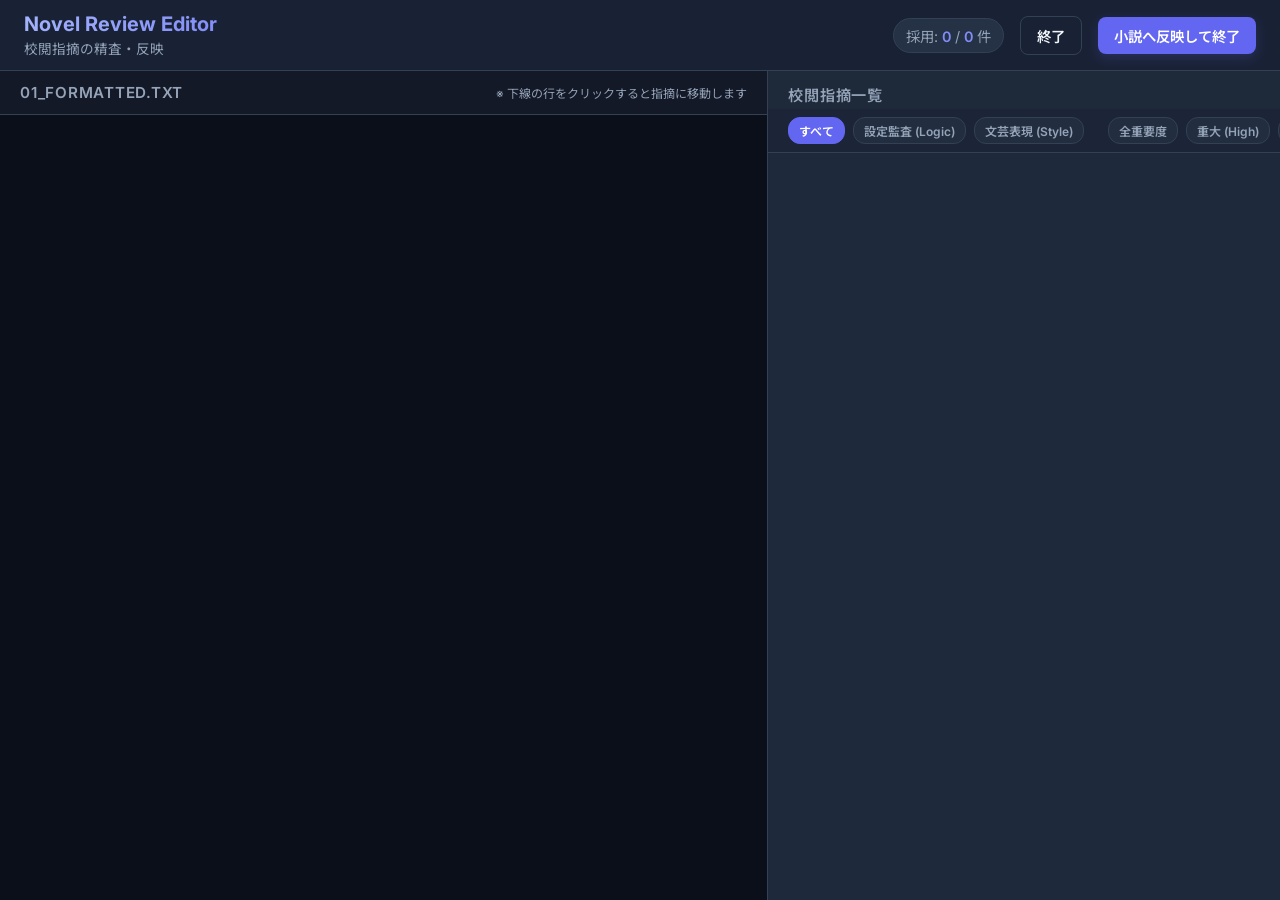
==== src/templates/index.html @ eff4e209 "Merge pull request #11 from Saltmu/feature/interactive-review-ui feat: Interactive Review Editor Web" ====
<!DOCTYPE html>
<html lang="ja">
<head>
    <meta charset="UTF-8">
    <meta name="viewport" content="width=device-width, initial-scale=1.0">
    <title>Novel Review Editor</title>
    <!-- Google Fonts -->
    <link rel="preconnect" href="https://fonts.googleapis.com">
    <link rel="preconnect" href="https://fonts.gstatic.com" crossorigin>
    <link href="https://fonts.googleapis.com/css2?family=Inter:wght@300;400;500;600;700&family=Noto+Sans+JP:wght@300;400;500;700&family=Sawarabi+Mincho&display=swap" rel="stylesheet">
    
    <style>
        :root {
            --bg-color: #0f172a;
            --panel-bg: #1e293b;
            --border-color: #334155;
            --text-main: #f1f5f9;
            --text-muted: #94a3b8;
            --accent-color: #6366f1;
            --accent-hover: #4f46e5;
            
            --severity-high: #ef4444;
            --severity-medium: #f97316;
            --severity-low: #3b82f6;
            --severity-info: #64748b;
            
            --logic-color: #a855f7;
            --style-color: #0d9488;
        }

        * {
            box-sizing: border-box;
            margin: 0;
            padding: 0;
        }

        body {
            font-family: 'Inter', 'Noto Sans JP', sans-serif;
            background-color: var(--bg-color);
            color: var(--text-main);
            height: 100vh;
            display: flex;
            flex-direction: column;
            overflow: hidden;
        }

        /* Header */
        header {
            background-color: rgba(30, 41, 59, 0.7);
            backdrop-filter: blur(12px);
            border-bottom: 1px solid var(--border-color);
            padding: 12px 24px;
            display: flex;
            justify-content: space-between;
            align-items: center;
            z-index: 10;
        }

        .header-title-area h1 {
            font-size: 1.25rem;
            font-weight: 700;
            background: linear-gradient(135deg, #a5b4fc, #818cf8);
            -webkit-background-clip: text;
            -webkit-text-fill-color: transparent;
            margin-bottom: 2px;
        }

        .header-title-area p {
            font-size: 0.85rem;
            color: var(--text-muted);
        }

        .header-actions {
            display: flex;
            align-items: center;
            gap: 16px;
        }

        .stats-counter {
            font-size: 0.9rem;
            color: var(--text-muted);
            background: rgba(51, 65, 85, 0.5);
            padding: 6px 12px;
            border-radius: 20px;
            border: 1px solid var(--border-color);
        }

        .stats-counter span {
            color: #818cf8;
            font-weight: 600;
        }

        button {
            font-family: inherit;
            font-size: 0.9rem;
            font-weight: 600;
            padding: 8px 16px;
            border-radius: 8px;
            border: none;
            cursor: pointer;
            transition: all 0.2s ease;
        }

        .btn-primary {
            background-color: var(--accent-color);
            color: #ffffff;
            box-shadow: 0 4px 12px rgba(99, 102, 241, 0.2);
        }

        .btn-primary:hover {
            background-color: var(--accent-hover);
            transform: translateY(-1px);
        }

        .btn-secondary {
            background-color: transparent;
            color: var(--text-main);
            border: 1px solid var(--border-color);
        }

        .btn-secondary:hover {
            background-color: rgba(255, 255, 255, 0.05);
        }

        /* Main Layout */
        .main-container {
            display: flex;
            flex: 1;
            overflow: hidden;
        }

        .panel {
            display: flex;
            flex-direction: column;
            height: 100%;
            overflow: hidden;
        }

        /* Left Panel - Novel Text */
        .novel-panel {
            flex: 3;
            border-right: 1px solid var(--border-color);
            background-color: #0b0f19;
        }

        .panel-header {
            padding: 12px 20px;
            border-bottom: 1px solid var(--border-color);
            background-color: rgba(30, 41, 59, 0.4);
            display: flex;
            justify-content: space-between;
            align-items: center;
        }

        .panel-header h2 {
            font-size: 0.95rem;
            font-weight: 600;
            color: var(--text-muted);
            text-transform: uppercase;
            letter-spacing: 0.05em;
        }

        .novel-content {
            flex: 1;
            overflow-y: auto;
            padding: 24px;
            font-family: 'Sawarabi Mincho', serif;
            font-size: 1.05rem;
            line-height: 2.0;
            color: #e2e8f0;
        }

        .novel-line-wrapper {
            display: flex;
            position: relative;
            padding: 2px 0 2px 48px;
            border-radius: 4px;
            transition: background-color 0.2s ease;
        }

        .novel-line-wrapper:hover {
            background-color: rgba(255, 255, 255, 0.02);
        }

        .novel-line-number {
            position: absolute;
            left: 0;
            width: 40px;
            text-align: right;
            color: #475569;
            font-family: 'Inter', sans-serif;
            font-size: 0.8rem;
            user-select: none;
            padding-right: 8px;
            line-height: 2.0;
        }

        .novel-line-text {
            word-break: break-all;
            white-space: pre-wrap;
        }

        .novel-line-wrapper.has-finding {
            cursor: pointer;
        }

        .novel-line-wrapper.has-finding .novel-line-text {
            text-decoration: underline dotted #6366f1 2px;
            text-underline-offset: 4px;
        }

        .novel-line-wrapper.has-finding.finding-logic .novel-line-text {
            text-decoration-color: var(--logic-color);
        }

        .novel-line-wrapper.has-finding.finding-style .novel-line-text {
            text-decoration-color: var(--style-color);
        }

        .novel-line-wrapper.highlight {
            background-color: rgba(99, 102, 241, 0.15) !important;
            box-shadow: inset 3px 0 0 var(--accent-color);
        }

        .novel-line-wrapper.highlight.finding-logic {
            background-color: rgba(168, 85, 247, 0.15) !important;
            box-shadow: inset 3px 0 0 var(--logic-color);
        }

        .novel-line-wrapper.highlight.finding-style {
            background-color: rgba(13, 148, 136, 0.15) !important;
            box-shadow: inset 3px 0 0 var(--style-color);
        }

        /* Right Panel - Findings */
        .findings-panel {
            flex: 2;
            background-color: var(--panel-bg);
            min-width: 400px;
        }

        .filter-bar {
            display: flex;
            gap: 8px;
            padding: 8px 20px;
            border-bottom: 1px solid var(--border-color);
            background-color: rgba(15, 23, 42, 0.2);
            overflow-x: auto;
        }

        .filter-btn {
            font-size: 0.75rem;
            padding: 4px 10px;
            border-radius: 12px;
            background-color: rgba(51, 65, 85, 0.3);
            border: 1px solid var(--border-color);
            color: var(--text-muted);
            cursor: pointer;
            transition: all 0.2s ease;
            white-space: nowrap;
        }

        .filter-btn:hover {
            background-color: rgba(255, 255, 255, 0.05);
            color: var(--text-main);
        }

        .filter-btn.active {
            background-color: var(--accent-color);
            border-color: var(--accent-color);
            color: #ffffff;
        }

        .findings-list {
            flex: 1;
            overflow-y: auto;
            padding: 20px;
            display: flex;
            flex-direction: column;
            gap: 16px;
        }

        /* Finding Card */
        .finding-card {
            background-color: rgba(15, 23, 42, 0.4);
            border: 1px solid var(--border-color);
            border-radius: 12px;
            padding: 16px;
            transition: all 0.2s ease;
            position: relative;
            overflow: hidden;
            display: flex;
            flex-direction: column;
            gap: 10px;
        }

        .finding-card::before {
            content: '';
            position: absolute;
            top: 0;
            left: 0;
            bottom: 0;
            width: 4px;
            background-color: var(--severity-low);
        }

        .finding-card.logic::before {
            background-color: var(--logic-color);
        }

        .finding-card.style::before {
            background-color: var(--style-color);
        }

        .finding-card:hover {
            transform: translateY(-2px);
            box-shadow: 0 8px 20px rgba(0, 0, 0, 0.2);
            border-color: #475569;
        }

        .finding-card.active {
            border-color: var(--accent-color);
            background-color: rgba(99, 102, 241, 0.05);
            box-shadow: 0 8px 20px rgba(99, 102, 241, 0.1);
        }

        .card-header {
            display: flex;
            justify-content: space-between;
            align-items: flex-start;
        }

        .card-meta {
            display: flex;
            align-items: center;
            gap: 8px;
            flex-wrap: wrap;
        }

        .badge {
            font-size: 0.7rem;
            font-weight: 700;
            padding: 3px 8px;
            border-radius: 4px;
            text-transform: uppercase;
            letter-spacing: 0.05em;
        }

        .badge-id {
            background-color: rgba(255, 255, 255, 0.1);
            color: var(--text-main);
        }

        .badge-category {
            background-color: rgba(99, 102, 241, 0.15);
            color: #a5b4fc;
        }

        .badge-category.logic {
            background-color: rgba(168, 85, 247, 0.15);
            color: #d8b4fe;
        }

        .badge-category.style {
            background-color: rgba(13, 148, 136, 0.15);
            color: #99f6e4;
        }

        .badge-severity {
            color: #ffffff;
        }

        .badge-severity.high { background-color: var(--severity-high); }
        .badge-severity.medium { background-color: var(--severity-medium); }
        .badge-severity.low { background-color: var(--severity-low); }
        .badge-severity.info { background-color: var(--severity-info); }

        .card-location {
            font-size: 0.8rem;
            color: var(--text-muted);
            font-weight: 500;
        }

        /* Toggle Switch */
        .toggle-container {
            display: flex;
            align-items: center;
            gap: 8px;
            user-select: none;
        }

        .toggle-label {
            font-size: 0.75rem;
            font-weight: 600;
            color: var(--text-muted);
        }

        .toggle-switch {
            position: relative;
            display: inline-block;
            width: 44px;
            height: 22px;
        }

        .toggle-switch input {
            opacity: 0;
            width: 0;
            height: 0;
        }

        .slider {
            position: absolute;
            cursor: pointer;
            top: 0;
            left: 0;
            right: 0;
            bottom: 0;
            background-color: #334155;
            transition: .3s;
            border-radius: 34px;
            border: 1px solid var(--border-color);
        }

        .slider:before {
            position: absolute;
            content: "";
            height: 14px;
            width: 14px;
            left: 3px;
            bottom: 3px;
            background-color: white;
            transition: .3s;
            border-radius: 50%;
        }

        input:checked + .slider {
            background-color: var(--accent-color);
            border-color: var(--accent-color);
        }

        input:checked + .slider:before {
            transform: translateX(22px);
        }

        /* Card Content fields */
        .card-field {
            font-size: 0.85rem;
            line-height: 1.5;
        }

        .field-label {
            font-weight: 700;
            color: var(--text-muted);
            margin-bottom: 2px;
            font-size: 0.75rem;
            text-transform: uppercase;
        }

        .field-value {
            color: var(--text-main);
        }

        .original-text {
            background-color: rgba(239, 68, 68, 0.08);
            border-left: 2px solid var(--severity-high);
            padding: 6px 10px;
            border-radius: 0 6px 6px 0;
            font-family: 'Sawarabi Mincho', serif;
            margin-top: 4px;
        }

        .suggestion-text {
            background-color: rgba(16, 185, 129, 0.08);
            border-left: 2px solid #10b981;
            padding: 6px 10px;
            border-radius: 0 6px 6px 0;
            font-family: 'Sawarabi Mincho', serif;
            margin-top: 4px;
        }

        .analysis-text {
            color: #cbd5e1;
            font-style: italic;
        }

        /* Modal dialogs */
        .modal-overlay {
            position: fixed;
            top: 0;
            left: 0;
            right: 0;
            bottom: 0;
            background-color: rgba(0, 0, 0, 0.8);
            display: flex;
            justify-content: center;
            align-items: center;
            z-index: 100;
            opacity: 0;
            pointer-events: none;
            transition: opacity 0.3s ease;
            backdrop-filter: blur(4px);
        }

        .modal-overlay.active {
            opacity: 1;
            pointer-events: auto;
        }

        .modal {
            background-color: var(--panel-bg);
            border: 1px solid var(--border-color);
            border-radius: 16px;
            padding: 28px;
            max-width: 480px;
            width: 90%;
            box-shadow: 0 20px 25px -5px rgba(0, 0, 0, 0.5);
            transform: scale(0.95);
            transition: transform 0.3s ease;
            text-align: center;
        }

        .modal-overlay.active .modal {
            transform: scale(1);
        }

        .modal h3 {
            font-size: 1.3rem;
            margin-bottom: 12px;
        }

        .modal p {
            color: var(--text-muted);
            font-size: 0.95rem;
            line-height: 1.6;
            margin-bottom: 24px;
        }

        .modal-buttons {
            display: flex;
            justify-content: center;
            gap: 12px;
        }

        /* Toast notification */
        .toast {
            position: fixed;
            bottom: 24px;
            right: 24px;
            background-color: rgba(30, 41, 59, 0.9);
            border: 1px solid var(--border-color);
            border-radius: 8px;
            padding: 12px 20px;
            color: var(--text-main);
            box-shadow: 0 10px 15px -3px rgba(0, 0, 0, 0.3);
            z-index: 200;
            transform: translateY(100px);
            opacity: 0;
            transition: all 0.3s cubic-bezier(0.16, 1, 0.3, 1);
            font-size: 0.9rem;
            display: flex;
            align-items: center;
            gap: 8px;
        }

        .toast.show {
            transform: translateY(0);
            opacity: 1;
        }
    </style>
</head>
<body>

    <header>
        <div class="header-title-area">
            <h1 id="novel-title">Novel Review Editor</h1>
            <p id="novel-subtitle">校閲指摘の精査・反映</p>
        </div>
        <div class="header-actions">
            <div class="stats-counter">
                採用: <span id="accepted-count">0</span> / <span id="total-count">0</span> 件
            </div>
            <button class="btn-secondary" onclick="confirmShutdown()">終了</button>
            <button class="btn-primary" onclick="confirmApply()">小説へ反映して終了</button>
        </div>
    </header>

    <div class="main-container">
        <!-- Left Panel: Novel Draft -->
        <div class="panel novel-panel">
            <div class="panel-header">
                <h2 id="filename-display">01_formatted.txt</h2>
                <div style="font-size: 0.75rem; color: var(--text-muted);">
                    ※ 下線の行をクリックすると指摘に移動します
                </div>
            </div>
            <div class="novel-content" id="novel-content">
                <!-- Lines populated dynamically -->
            </div>
        </div>

        <!-- Right Panel: Findings -->
        <div class="panel findings-panel">
            <div class="panel-header" style="border-bottom: none; padding-bottom: 4px;">
                <h2>校閲指摘一覧</h2>
            </div>
            <!-- Filter Options -->
            <div class="filter-bar">
                <button class="filter-btn active" onclick="filterCategory('all', this)">すべて</button>
                <button class="filter-btn" onclick="filterCategory('logic', this)">設定監査 (Logic)</button>
                <button class="filter-btn" onclick="filterCategory('style', this)">文芸表現 (Style)</button>
                <div style="width: 1px; height: 16px; background-color: var(--border-color); align-self: center; margin: 0 4px;"></div>
                <button class="filter-btn" onclick="filterSeverity('all', this)">全重要度</button>
                <button class="filter-btn" onclick="filterSeverity('high', this)">重大 (High)</button>
                <button class="filter-btn" onclick="filterSeverity('medium', this)">中 (Medium)</button>
                <button class="filter-btn" onclick="filterSeverity('low', this)">軽微 (Low)</button>
            </div>
            <div class="findings-list" id="findings-list">
                <!-- Cards populated dynamically -->
            </div>
        </div>
    </div>

    <!-- Confirm Apply Modal -->
    <div class="modal-overlay" id="apply-modal">
        <div class="modal">
            <h3>変更を小説に反映しますか？</h3>
            <p>採用マークした指摘事項を小説テキストに適用し、この編集サーバーを終了します。適用前にバックアップファイルが自動的に作成されます。</p>
            <div class="modal-buttons">
                <button class="btn-secondary" onclick="closeModal('apply-modal')">キャンセル</button>
                <button class="btn-primary" onclick="executeApply()">反映を実行</button>
            </div>
        </div>
    </div>

    <!-- Confirm Shutdown Modal -->
    <div class="modal-overlay" id="shutdown-modal">
        <div class="modal">
            <h3>編集を終了しますか？</h3>
            <p>変更した採用状態はYAMLファイルに保存されていますが、小説本文への反映は行わずにサーバーを終了します。</p>
            <div class="modal-buttons">
                <button class="btn-secondary" onclick="closeModal('shutdown-modal')">キャンセル</button>
                <button class="btn-primary" style="background-color: var(--severity-high);" onclick="executeShutdown()">終了する</button>
            </div>
        </div>
    </div>

    <div class="toast" id="toast">保存しました</div>

    <script>
        let novelLines = [];
        let findings = [];
        let activeCategoryFilter = 'all';
        let activeSeverityFilter = 'all';
        let activeHighlightLine = null;

        // Parse line number from location (e.g., "8行目" -> 8)
        function parseLineNumber(locationStr) {
            if (!locationStr) return null;
            const match = String(locationStr).match(/(\d+)/);
            return match ? parseInt(match[0], 10) : null;
        }

        // Fetch Initial Data
        async function loadData() {
            try {
                const response = await fetch('/api/data');
                if (!response.ok) throw new Error('Data fetch failed');
                
                const data = await response.json();
                novelLines = data.novel_lines;
                findings = data.findings;
                
                document.getElementById('filename-display').textContent = data.novel_filename;
                
                renderNovel();
                renderFindings();
                updateStats();
            } catch (err) {
                console.error(err);
                alert('データの読み込みに失敗しました。サーバーの起動状態を確認してください。');
            }
        }

        // Render Left Panel (Novel Text)
        function renderNovel() {
            const container = document.getElementById('novel-content');
            container.innerHTML = '';

            // Group findings by line number for underlining
            const findingsByLine = {};
            findings.forEach(f => {
                const lineNo = parseLineNumber(f.location);
                if (lineNo) {
                    if (!findingsByLine[lineNo]) findingsByLine[lineNo] = [];
                    findingsByLine[lineNo].push(f);
                }
            });

            novelLines.forEach((line, index) => {
                const lineNo = index + 1;
                const wrapper = document.createElement('div');
                wrapper.className = 'novel-line-wrapper';
                wrapper.id = `novel-line-${lineNo}`;

                // Add Line Number
                const numSpan = document.createElement('span');
                numSpan.className = 'novel-line-number';
                numSpan.textContent = lineNo;
                wrapper.appendChild(numSpan);

                // Add Text Content
                const textSpan = document.createElement('span');
                textSpan.className = 'novel-line-text';
                textSpan.textContent = line || ' '; // Keep spacing
                wrapper.appendChild(textSpan);

                // Check for findings associated with this line
                const lineFindings = findingsByLine[lineNo];
                if (lineFindings && lineFindings.length > 0) {
                    wrapper.classList.add('has-finding');
                    
                    // Determine dominant category type for underline styling
                    const hasLogic = lineFindings.some(f => isLogicCategory(f.category));
                    const hasStyle = lineFindings.some(f => !isLogicCategory(f.category));
                    
                    if (hasLogic && hasStyle) {
                        wrapper.classList.add('finding-logic'); // fallback
                    } else if (hasLogic) {
                        wrapper.classList.add('finding-logic');
                    } else if (hasStyle) {
                        wrapper.classList.add('finding-style');
                    }

                    // Click handler to scroll to and highlight finding card
                    wrapper.addEventListener('click', () => {
                        highlightLine(lineNo);
                        // Find first finding card
                        const cardId = `finding-card-${lineFindings[0].id}`;
                        const cardEl = document.getElementById(cardId);
                        if (cardEl) {
                            cardEl.scrollIntoView({ behavior: 'smooth', block: 'center' });
                            highlightCard(lineFindings[0].id);
                        }
                    });
                }

                container.appendChild(wrapper);
            });
        }

        // Helper to check if category belongs to logic
        function isLogicCategory(category) {
            const cat = String(category).toLowerCase();
            return cat.includes('ロジック') || cat.includes('設定') || cat.includes('矛盾') || cat.includes('伏線') || cat.includes('整合性') || cat.includes('logic');
        }

        // Highlight line in left panel
        function highlightLine(lineNo) {
            if (activeHighlightLine) {
                const prev = document.getElementById(`novel-line-${activeHighlightLine}`);
                if (prev) prev.classList.remove('highlight');
            }
            const current = document.getElementById(`novel-line-${lineNo}`);
            if (current) {
                current.classList.add('highlight');
                activeHighlightLine = lineNo;
            }
        }

        // Highlight card in right panel
        function highlightCard(id) {
            document.querySelectorAll('.finding-card').forEach(c => c.classList.remove('active'));
            const current = document.getElementById(`finding-card-${id}`);
            if (current) {
                current.classList.add('active');
            }
        }

        // Render Right Panel (Findings Cards)
        function renderFindings() {
            const container = document.getElementById('findings-list');
            container.innerHTML = '';

            const filtered = findings.filter(f => {
                // Category filter
                const isLogic = isLogicCategory(f.category);
                if (activeCategoryFilter === 'logic' && !isLogic) return false;
                if (activeCategoryFilter === 'style' && isLogic) return false;

                // Severity filter
                if (activeSeverityFilter !== 'all' && String(f.severity).toLowerCase() !== activeSeverityFilter) return false;

                return true;
            });

            if (filtered.length === 0) {
                container.innerHTML = `<div style="text-align: center; color: var(--text-muted); padding-top: 40px; font-size: 0.9rem;">該当する指摘事項はありません</div>`;
                return;
            }

            filtered.forEach(f => {
                const card = document.createElement('div');
                const isLogic = isLogicCategory(f.category);
                card.className = `finding-card ${isLogic ? 'logic' : 'style'}`;
                card.id = `finding-card-${f.id}`;

                // Parse line number for interactive link
                const lineNo = parseLineNumber(f.location);

                // Build Card HTML
                card.innerHTML = `
                    <div class="card-header">
                        <div class="card-meta">
                            <span class="badge badge-id">${f.id}</span>
                            <span class="badge badge-category ${isLogic ? 'logic' : 'style'}">${f.category}</span>
                            <span class="badge badge-severity ${String(f.severity).toLowerCase()}">${f.severity}</span>
                        </div>
                        <div class="toggle-container">
                            <span class="toggle-label">採用</span>
                            <label class="toggle-switch">
                                <input type="checkbox" ${f.accepted === 'y' ? 'checked' : ''} onchange="toggleAccept('${f.id}', this.checked)">
                                <span class="slider"></span>
                            </label>
                        </div>
                    </div>
                    
                    <div class="card-location">場所: ${f.location}</div>
                    
                    <div class="card-field">
                        <div class="field-label">分析</div>
                        <div class="field-value analysis-text">${f.analysis}</div>
                    </div>

                    <div class="card-field">
                        <div class="field-label">対象テキスト</div>
                        <div class="field-value original-text">「${f.original}」</div>
                    </div>

                    <div class="card-field">
                        <div class="field-label">修正提案</div>
                        <div class="field-value suggestion-text">${f.suggestion}</div>
                    </div>
                `;

                // Add click handler to highlight corresponding text line
                card.addEventListener('click', (e) => {
                    // Prevent trigger if clicking on toggle switch
                    if (e.target.closest('.toggle-container') || e.target.closest('.toggle-switch')) {
                        return;
                    }
                    highlightCard(f.id);
                    if (lineNo) {
                        const lineEl = document.getElementById(`novel-line-${lineNo}`);
                        if (lineEl) {
                            lineEl.scrollIntoView({ behavior: 'smooth', block: 'center' });
                            highlightLine(lineNo);
                        }
                    }
                });

                container.appendChild(card);
            });
        }

        // Toggle Accepted State
        async function toggleAccept(id, isChecked) {
            const finding = findings.find(f => f.id === id);
            if (finding) {
                finding.accepted = isChecked ? 'y' : 'n';
                updateStats();
                await saveChanges();
            }
        }

        // Update Header Stats
        function updateStats() {
            const accepted = findings.filter(f => f.accepted === 'y').length;
            document.getElementById('accepted-count').textContent = accepted;
            document.getElementById('total-count').textContent = findings.length;
        }

        // Save Current State to Server YAML
        async function saveChanges() {
            try {
                const response = await fetch('/api/save', {
                    method: 'POST',
                    headers: { 'Content-Type': 'application/json' },
                    body: JSON.stringify({ findings: findings })
                });
                
                if (response.ok) {
                    showToast('自動保存しました');
                } else {
                    console.error('Failed to save to server');
                }
            } catch (err) {
                console.error(err);
            }
        }

        // Filter Logic
        function filterCategory(cat, btn) {
            // Update active state
            document.querySelectorAll('.filter-bar button').forEach(b => {
                if (b.onclick.toString().includes('filterCategory')) b.classList.remove('active');
            });
            btn.classList.add('active');

            activeCategoryFilter = cat;
            renderFindings();
        }

        function filterSeverity(sev, btn) {
            // Update active state
            document.querySelectorAll('.filter-bar button').forEach(b => {
                if (b.onclick.toString().includes('filterSeverity')) b.classList.remove('active');
            });
            btn.classList.add('active');

            activeSeverityFilter = sev;
            renderFindings();
        }

        // Modal Controls
        function showModal(id) {
            document.getElementById(id).classList.add('active');
        }

        function closeModal(id) {
            document.getElementById(id).classList.remove('active');
        }

        function confirmApply() {
            showModal('apply-modal');
        }

        function confirmShutdown() {
            showModal('shutdown-modal');
        }

        // Actions
        async function executeApply() {
            closeModal('apply-modal');
            showToast('変更を反映中...', 10000);
            
            try {
                const response = await fetch('/api/apply', { method: 'POST' });
                if (!response.ok) throw new Error('Apply failed');
                
                showToast('小説への反映が完了しました。エディタを終了します。', 3000);
                setTimeout(() => {
                    window.close();
                    document.body.innerHTML = `<div style="display:flex; justify-content:center; align-items:center; height:100vh; font-size:1.2rem; color:var(--text-muted)">反映が完了しました。このブラウザタブを閉じてください。</div>`;
                }, 1500);
            } catch (err) {
                alert('反映処理に失敗しました。コンソールログを確認してください。');
                console.error(err);
            }
        }

        async function executeShutdown() {
            closeModal('shutdown-modal');
            try {
                await fetch('/api/shutdown', { method: 'POST' });
                window.close();
                document.body.innerHTML = `<div style="display:flex; justify-content:center; align-items:center; height:100vh; font-size:1.2rem; color:var(--text-muted)">サーバーをシャットダウンしました。このブラウザタブを閉じてください。</div>`;
            } catch (err) {
                console.error(err);
                window.close();
            }
        }

        // Toast control
        let toastTimeout;
        function showToast(message, duration = 1500) {
            const toast = document.getElementById('toast');
            toast.textContent = message;
            toast.classList.add('show');
            
            clearTimeout(toastTimeout);
            toastTimeout = setTimeout(() => {
                toast.classList.remove('show');
            }, duration);
        }

        // Load initially
        window.addEventListener('DOMContentLoaded', loadData);
    </script>
</body>
</html>
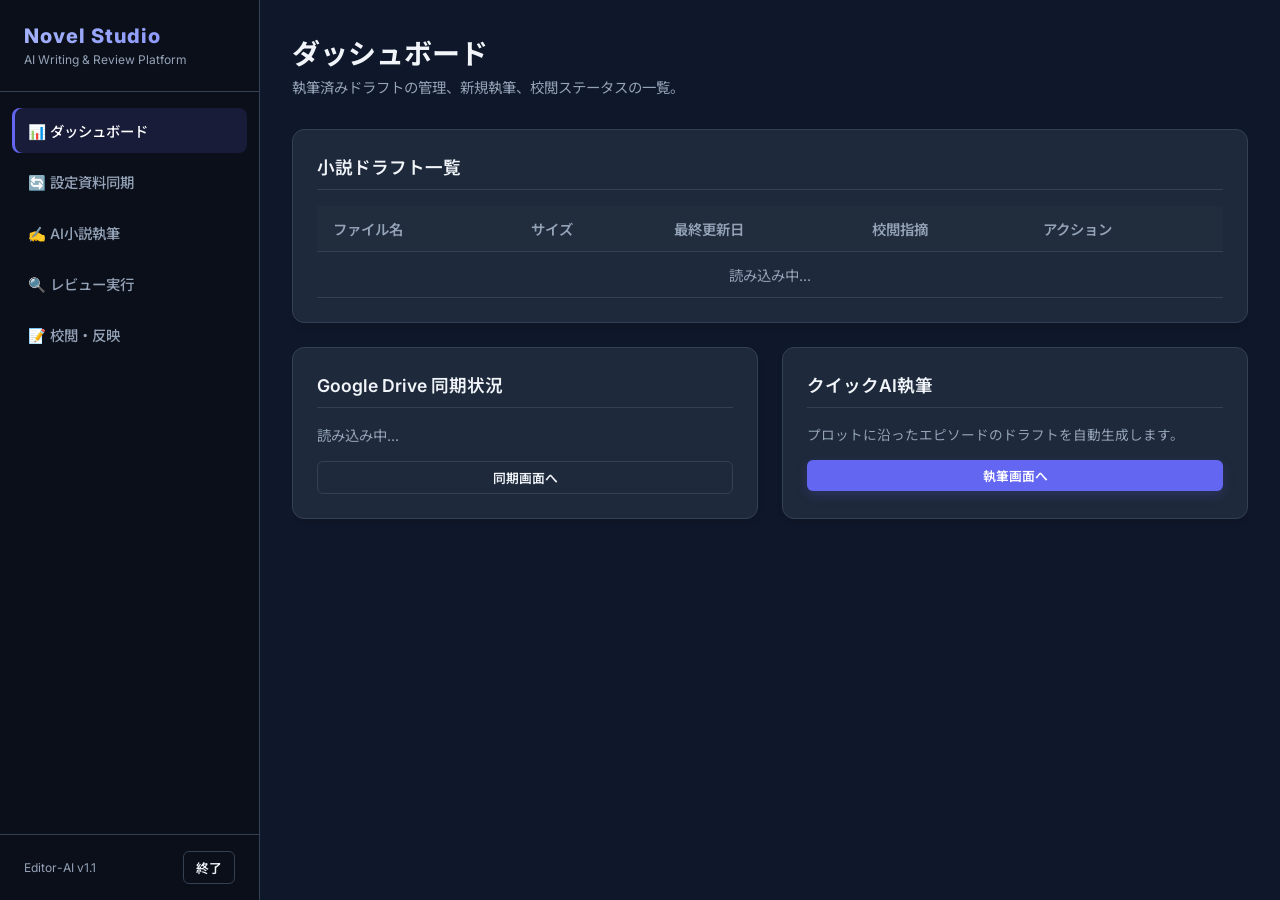
==== commit 371f8d78: "fix: prevent finding cards from shrinking in findings list" ====
--- a/src/templates/index.html
+++ b/src/templates/index.html
@@ -3,16 +3,17 @@
 <head>
     <meta charset="UTF-8">
     <meta name="viewport" content="width=device-width, initial-scale=1.0">
-    <title>Novel Review Editor</title>
+    <title>Novel Studio</title>
     <!-- Google Fonts -->
     <link rel="preconnect" href="https://fonts.googleapis.com">
     <link rel="preconnect" href="https://fonts.gstatic.com" crossorigin>
-    <link href="https://fonts.googleapis.com/css2?family=Inter:wght@300;400;500;600;700&family=Noto+Sans+JP:wght@300;400;500;700&family=Sawarabi+Mincho&display=swap" rel="stylesheet">
+    <link href="https://fonts.googleapis.com/css2?family=Inter:wght@300;400;500;600;700&family=Noto+Sans+JP:wght@300;400;500;700&family=Sawarabi+Mincho&family=Fira+Code:wght@400;500&display=swap" rel="stylesheet">
     
     <style>
         :root {
             --bg-color: #0f172a;
             --panel-bg: #1e293b;
+            --sidebar-bg: #0b0f19;
             --border-color: #334155;
             --text-main: #f1f5f9;
             --text-muted: #94a3b8;
@@ -40,12 +41,310 @@
             color: var(--text-main);
             height: 100vh;
             display: flex;
+            overflow: hidden;
+        }
+
+        /* Sidebar Navigation */
+        aside {
+            width: 260px;
+            background-color: var(--sidebar-bg);
+            border-right: 1px solid var(--border-color);
+            display: flex;
+            flex-direction: column;
+            justify-content: space-between;
+            flex-shrink: 0;
+        }
+
+        .brand {
+            padding: 24px;
+            border-bottom: 1px solid var(--border-color);
+        }
+
+        .brand h1 {
+            font-size: 1.25rem;
+            font-weight: 800;
+            background: linear-gradient(135deg, #a5b4fc, #818cf8);
+            -webkit-background-clip: text;
+            -webkit-text-fill-color: transparent;
+            letter-spacing: 0.05em;
+        }
+
+        .brand p {
+            font-size: 0.75rem;
+            color: var(--text-muted);
+            margin-top: 4px;
+        }
+
+        .nav-links {
+            list-style: none;
+            padding: 16px 12px;
+            display: flex;
+            flex-direction: column;
+            gap: 6px;
+            flex: 1;
+        }
+
+        .nav-item {
+            display: flex;
+            align-items: center;
+            gap: 12px;
+            padding: 12px 16px;
+            color: var(--text-muted);
+            text-decoration: none;
+            border-radius: 8px;
+            font-size: 0.9rem;
+            font-weight: 500;
+            cursor: pointer;
+            transition: all 0.2s ease;
+        }
+
+        .nav-item:hover {
+            color: var(--text-main);
+            background-color: rgba(255, 255, 255, 0.03);
+        }
+
+        .nav-item.active {
+            color: #ffffff;
+            background-color: rgba(99, 102, 241, 0.15);
+            box-shadow: inset 3px 0 0 var(--accent-color);
+        }
+
+        .sidebar-footer {
+            padding: 16px 24px;
+            border-top: 1px solid var(--border-color);
+            font-size: 0.75rem;
+            color: var(--text-muted);
+            display: flex;
+            justify-content: space-between;
+            align-items: center;
+        }
+
+        /* Main Content Container */
+        main {
+            flex: 1;
+            display: flex;
             flex-direction: column;
             overflow: hidden;
-        }
-
-        /* Header */
-        header {
+            position: relative;
+        }
+
+        /* Views (Tabs) */
+        .view-content {
+            display: none;
+            flex: 1;
+            flex-direction: column;
+            overflow: hidden;
+            padding: 32px;
+        }
+
+        .view-content.active {
+            display: flex;
+        }
+
+        /* Scrollable inside views */
+        .scrollable-view {
+            flex: 1;
+            overflow-y: auto;
+            display: flex;
+            flex-direction: column;
+            gap: 24px;
+            max-width: 1200px;
+            width: 100%;
+            margin: 0 auto;
+        }
+
+        .view-title-area {
+            margin-bottom: 8px;
+        }
+
+        .view-title-area h2 {
+            font-size: 1.75rem;
+            font-weight: 700;
+            color: var(--text-main);
+        }
+
+        .view-title-area p {
+            color: var(--text-muted);
+            font-size: 0.9rem;
+            margin-top: 4px;
+        }
+
+        /* Cards & Grid */
+        .grid-2 {
+            display: grid;
+            grid-template-columns: 1fr 1fr;
+            gap: 24px;
+        }
+
+        .card {
+            background-color: var(--panel-bg);
+            border: 1px solid var(--border-color);
+            border-radius: 12px;
+            padding: 24px;
+            display: flex;
+            flex-direction: column;
+            gap: 16px;
+            box-shadow: 0 4px 6px -1px rgba(0, 0, 0, 0.1);
+        }
+
+        .card h3 {
+            font-size: 1.1rem;
+            font-weight: 600;
+            border-bottom: 1px solid var(--border-color);
+            padding-bottom: 10px;
+        }
+
+        /* Dashboard Table */
+        table {
+            width: 100%;
+            border-collapse: collapse;
+            font-size: 0.9rem;
+        }
+
+        th, td {
+            text-align: left;
+            padding: 12px 16px;
+            border-bottom: 1px solid var(--border-color);
+        }
+
+        th {
+            color: var(--text-muted);
+            font-weight: 600;
+            background-color: rgba(255, 255, 255, 0.01);
+        }
+
+        tr:hover td {
+            background-color: rgba(255, 255, 255, 0.02);
+        }
+
+        /* Terminal Console component */
+        .console-container {
+            display: flex;
+            flex-direction: column;
+            background-color: #05070c;
+            border: 1px solid var(--border-color);
+            border-radius: 8px;
+            overflow: hidden;
+            font-family: 'Fira Code', monospace;
+            font-size: 0.85rem;
+        }
+
+        .console-header {
+            background-color: #0b0f19;
+            padding: 8px 16px;
+            border-bottom: 1px solid var(--border-color);
+            display: flex;
+            justify-content: space-between;
+            color: var(--text-muted);
+            font-size: 0.75rem;
+        }
+
+        .console-log {
+            padding: 16px;
+            height: 300px;
+            overflow-y: auto;
+            white-space: pre-wrap;
+            word-break: break-all;
+            color: #10b981; /* Emerald/Green text for code look */
+            line-height: 1.5;
+        }
+
+        /* Buttons & Forms */
+        .form-group {
+            display: flex;
+            flex-direction: column;
+            gap: 8px;
+        }
+
+        .form-group label {
+            font-size: 0.85rem;
+            font-weight: 600;
+            color: var(--text-muted);
+        }
+
+        input[type="text"], select, textarea {
+            background-color: #0b0f19;
+            border: 1px solid var(--border-color);
+            border-radius: 8px;
+            padding: 10px 14px;
+            color: var(--text-main);
+            font-family: inherit;
+            font-size: 0.9rem;
+            width: 100%;
+            transition: border-color 0.2s ease;
+        }
+
+        input[type="text"]:focus, select:focus, textarea:focus {
+            outline: none;
+            border-color: var(--accent-color);
+        }
+
+        button {
+            font-family: inherit;
+            font-size: 0.9rem;
+            font-weight: 600;
+            padding: 10px 20px;
+            border-radius: 8px;
+            border: none;
+            cursor: pointer;
+            transition: all 0.2s ease;
+            display: inline-flex;
+            align-items: center;
+            justify-content: center;
+            gap: 8px;
+        }
+
+        .btn-primary {
+            background-color: var(--accent-color);
+            color: #ffffff;
+            box-shadow: 0 4px 12px rgba(99, 102, 241, 0.2);
+        }
+
+        .btn-primary:hover:not(:disabled) {
+            background-color: var(--accent-hover);
+            transform: translateY(-1px);
+        }
+
+        .btn-primary:disabled {
+            opacity: 0.5;
+            cursor: not-allowed;
+        }
+
+        .btn-secondary {
+            background-color: transparent;
+            color: var(--text-main);
+            border: 1px solid var(--border-color);
+        }
+
+        .btn-secondary:hover {
+            background-color: rgba(255, 255, 255, 0.05);
+        }
+
+        .btn-sm {
+            padding: 6px 12px;
+            font-size: 0.8rem;
+            border-radius: 6px;
+        }
+
+        /* Badges */
+        .badge {
+            font-size: 0.75rem;
+            font-weight: 600;
+            padding: 2px 8px;
+            border-radius: 12px;
+            display: inline-block;
+        }
+
+        .badge-success { background-color: rgba(16, 185, 129, 0.15); color: #34d399; }
+        .badge-warning { background-color: rgba(245, 158, 11, 0.15); color: #fbbf24; }
+
+        /* VIEW 4: Review Editor (Full screen split) - Special styling */
+        #view-editor {
+            padding: 0;
+            flex-direction: column;
+        }
+
+        .editor-header {
             background-color: rgba(30, 41, 59, 0.7);
             backdrop-filter: blur(12px);
             border-bottom: 1px solid var(--border-color);
@@ -56,569 +355,324 @@
             z-index: 10;
         }
 
-        .header-title-area h1 {
-            font-size: 1.25rem;
-            font-weight: 700;
-            background: linear-gradient(135deg, #a5b4fc, #818cf8);
-            -webkit-background-clip: text;
-            -webkit-text-fill-color: transparent;
-            margin-bottom: 2px;
-        }
-
-        .header-title-area p {
-            font-size: 0.85rem;
-            color: var(--text-muted);
-        }
-
-        .header-actions {
-            display: flex;
-            align-items: center;
-            gap: 16px;
-        }
-
-        .stats-counter {
-            font-size: 0.9rem;
-            color: var(--text-muted);
-            background: rgba(51, 65, 85, 0.5);
-            padding: 6px 12px;
-            border-radius: 20px;
-            border: 1px solid var(--border-color);
-        }
-
-        .stats-counter span {
-            color: #818cf8;
-            font-weight: 600;
-        }
-
-        button {
-            font-family: inherit;
-            font-size: 0.9rem;
-            font-weight: 600;
-            padding: 8px 16px;
-            border-radius: 8px;
-            border: none;
-            cursor: pointer;
-            transition: all 0.2s ease;
-        }
-
-        .btn-primary {
-            background-color: var(--accent-color);
-            color: #ffffff;
-            box-shadow: 0 4px 12px rgba(99, 102, 241, 0.2);
-        }
-
-        .btn-primary:hover {
-            background-color: var(--accent-hover);
-            transform: translateY(-1px);
-        }
-
-        .btn-secondary {
-            background-color: transparent;
-            color: var(--text-main);
-            border: 1px solid var(--border-color);
-        }
-
-        .btn-secondary:hover {
-            background-color: rgba(255, 255, 255, 0.05);
-        }
-
-        /* Main Layout */
-        .main-container {
+        .editor-container {
             display: flex;
             flex: 1;
             overflow: hidden;
         }
 
-        .panel {
-            display: flex;
-            flex-direction: column;
-            height: 100%;
-            overflow: hidden;
-        }
-
-        /* Left Panel - Novel Text */
-        .novel-panel {
-            flex: 3;
-            border-right: 1px solid var(--border-color);
-            background-color: #0b0f19;
-        }
-
-        .panel-header {
-            padding: 12px 20px;
-            border-bottom: 1px solid var(--border-color);
-            background-color: rgba(30, 41, 59, 0.4);
-            display: flex;
-            justify-content: space-between;
-            align-items: center;
-        }
-
-        .panel-header h2 {
-            font-size: 0.95rem;
-            font-weight: 600;
-            color: var(--text-muted);
-            text-transform: uppercase;
-            letter-spacing: 0.05em;
-        }
-
-        .novel-content {
-            flex: 1;
-            overflow-y: auto;
-            padding: 24px;
-            font-family: 'Sawarabi Mincho', serif;
-            font-size: 1.05rem;
-            line-height: 2.0;
-            color: #e2e8f0;
-        }
-
-        .novel-line-wrapper {
-            display: flex;
-            position: relative;
-            padding: 2px 0 2px 48px;
-            border-radius: 4px;
-            transition: background-color 0.2s ease;
-        }
-
-        .novel-line-wrapper:hover {
-            background-color: rgba(255, 255, 255, 0.02);
-        }
-
-        .novel-line-number {
-            position: absolute;
-            left: 0;
-            width: 40px;
-            text-align: right;
-            color: #475569;
-            font-family: 'Inter', sans-serif;
-            font-size: 0.8rem;
-            user-select: none;
-            padding-right: 8px;
-            line-height: 2.0;
-        }
-
-        .novel-line-text {
-            word-break: break-all;
-            white-space: pre-wrap;
-        }
-
-        .novel-line-wrapper.has-finding {
-            cursor: pointer;
-        }
-
-        .novel-line-wrapper.has-finding .novel-line-text {
-            text-decoration: underline dotted #6366f1 2px;
-            text-underline-offset: 4px;
-        }
-
-        .novel-line-wrapper.has-finding.finding-logic .novel-line-text {
-            text-decoration-color: var(--logic-color);
-        }
-
-        .novel-line-wrapper.has-finding.finding-style .novel-line-text {
-            text-decoration-color: var(--style-color);
-        }
-
-        .novel-line-wrapper.highlight {
-            background-color: rgba(99, 102, 241, 0.15) !important;
-            box-shadow: inset 3px 0 0 var(--accent-color);
-        }
-
-        .novel-line-wrapper.highlight.finding-logic {
-            background-color: rgba(168, 85, 247, 0.15) !important;
-            box-shadow: inset 3px 0 0 var(--logic-color);
-        }
-
-        .novel-line-wrapper.highlight.finding-style {
-            background-color: rgba(13, 148, 136, 0.15) !important;
-            box-shadow: inset 3px 0 0 var(--style-color);
-        }
-
-        /* Right Panel - Findings */
-        .findings-panel {
-            flex: 2;
-            background-color: var(--panel-bg);
-            min-width: 400px;
-        }
-
-        .filter-bar {
-            display: flex;
-            gap: 8px;
-            padding: 8px 20px;
-            border-bottom: 1px solid var(--border-color);
-            background-color: rgba(15, 23, 42, 0.2);
-            overflow-x: auto;
-        }
-
-        .filter-btn {
-            font-size: 0.75rem;
-            padding: 4px 10px;
-            border-radius: 12px;
-            background-color: rgba(51, 65, 85, 0.3);
-            border: 1px solid var(--border-color);
-            color: var(--text-muted);
-            cursor: pointer;
-            transition: all 0.2s ease;
-            white-space: nowrap;
-        }
-
-        .filter-btn:hover {
-            background-color: rgba(255, 255, 255, 0.05);
-            color: var(--text-main);
-        }
-
-        .filter-btn.active {
-            background-color: var(--accent-color);
-            border-color: var(--accent-color);
-            color: #ffffff;
-        }
-
-        .findings-list {
-            flex: 1;
-            overflow-y: auto;
-            padding: 20px;
-            display: flex;
-            flex-direction: column;
-            gap: 16px;
-        }
-
-        /* Finding Card */
-        .finding-card {
-            background-color: rgba(15, 23, 42, 0.4);
-            border: 1px solid var(--border-color);
-            border-radius: 12px;
-            padding: 16px;
-            transition: all 0.2s ease;
-            position: relative;
-            overflow: hidden;
-            display: flex;
-            flex-direction: column;
-            gap: 10px;
-        }
-
-        .finding-card::before {
-            content: '';
-            position: absolute;
-            top: 0;
-            left: 0;
-            bottom: 0;
-            width: 4px;
-            background-color: var(--severity-low);
-        }
-
-        .finding-card.logic::before {
-            background-color: var(--logic-color);
-        }
-
-        .finding-card.style::before {
-            background-color: var(--style-color);
-        }
-
-        .finding-card:hover {
-            transform: translateY(-2px);
-            box-shadow: 0 8px 20px rgba(0, 0, 0, 0.2);
-            border-color: #475569;
-        }
-
-        .finding-card.active {
-            border-color: var(--accent-color);
-            background-color: rgba(99, 102, 241, 0.05);
-            box-shadow: 0 8px 20px rgba(99, 102, 241, 0.1);
-        }
-
-        .card-header {
-            display: flex;
-            justify-content: space-between;
-            align-items: flex-start;
-        }
-
-        .card-meta {
-            display: flex;
-            align-items: center;
-            gap: 8px;
-            flex-wrap: wrap;
-        }
-
-        .badge {
-            font-size: 0.7rem;
-            font-weight: 700;
-            padding: 3px 8px;
-            border-radius: 4px;
-            text-transform: uppercase;
-            letter-spacing: 0.05em;
-        }
-
-        .badge-id {
-            background-color: rgba(255, 255, 255, 0.1);
-            color: var(--text-main);
-        }
-
-        .badge-category {
-            background-color: rgba(99, 102, 241, 0.15);
-            color: #a5b4fc;
-        }
-
-        .badge-category.logic {
-            background-color: rgba(168, 85, 247, 0.15);
-            color: #d8b4fe;
-        }
-
-        .badge-category.style {
-            background-color: rgba(13, 148, 136, 0.15);
-            color: #99f6e4;
-        }
-
-        .badge-severity {
-            color: #ffffff;
-        }
-
+        /* Re-use original classes with exact matches */
+        .novel-panel { flex: 3; border-right: 1px solid var(--border-color); background-color: #0b0f19; display: flex; flex-direction: column; height: 100%; overflow: hidden; }
+        .novel-content { flex: 1; overflow-y: auto; padding: 24px; font-family: 'Sawarabi Mincho', serif; font-size: 1.05rem; line-height: 2.0; color: #e2e8f0; }
+        .novel-line-wrapper { display: flex; position: relative; padding: 2px 0 2px 48px; border-radius: 4px; transition: background-color 0.2s; }
+        .novel-line-wrapper:hover { background-color: rgba(255, 255, 255, 0.02); }
+        .novel-line-number { position: absolute; left: 0; width: 40px; text-align: right; color: #475569; font-family: 'Inter', sans-serif; font-size: 0.8rem; user-select: none; padding-right: 8px; }
+        .novel-line-text { word-break: break-all; white-space: pre-wrap; }
+        .novel-line-wrapper.has-finding { cursor: pointer; }
+        .novel-line-wrapper.has-finding .novel-line-text { text-decoration: underline dotted #6366f1 2px; text-underline-offset: 4px; }
+        .novel-line-wrapper.has-finding.finding-logic .novel-line-text { text-decoration-color: var(--logic-color); }
+        .novel-line-wrapper.has-finding.finding-style .novel-line-text { text-decoration-color: var(--style-color); }
+        .novel-line-wrapper.highlight { background-color: rgba(99, 102, 241, 0.15) !important; box-shadow: inset 3px 0 0 var(--accent-color); }
+        .novel-line-wrapper.highlight.finding-logic { background-color: rgba(168, 85, 247, 0.15) !important; box-shadow: inset 3px 0 0 var(--logic-color); }
+        .novel-line-wrapper.highlight.finding-style { background-color: rgba(13, 148, 136, 0.15) !important; box-shadow: inset 3px 0 0 var(--style-color); }
+
+        .findings-panel { flex: 2; background-color: var(--panel-bg); display: flex; flex-direction: column; height: 100%; overflow: hidden; min-width: 400px; }
+        .filter-bar { display: flex; gap: 8px; padding: 8px 20px; border-bottom: 1px solid var(--border-color); background-color: rgba(15, 23, 42, 0.2); overflow-x: auto; }
+        .filter-btn { font-size: 0.75rem; padding: 4px 10px; border-radius: 12px; background-color: rgba(51, 65, 85, 0.3); border: 1px solid var(--border-color); color: var(--text-muted); cursor: pointer; }
+        .filter-btn.active { background-color: var(--accent-color); border-color: var(--accent-color); color: #ffffff; }
+        .findings-list { flex: 1; overflow-y: auto; padding: 20px; display: flex; flex-direction: column; gap: 16px; }
+
+        .finding-card { background-color: rgba(15, 23, 42, 0.4); border: 1px solid var(--border-color); border-radius: 12px; padding: 16px; transition: all 0.2s; position: relative; overflow: hidden; display: flex; flex-direction: column; gap: 10px; cursor: pointer; flex-shrink: 0; }
+        .finding-card::before { content: ''; position: absolute; top: 0; left: 0; bottom: 0; width: 4px; background-color: var(--severity-low); }
+        .finding-card.logic::before { background-color: var(--logic-color); }
+        .finding-card.style::before { background-color: var(--style-color); }
+        .finding-card.active { border-color: var(--accent-color); background-color: rgba(99, 102, 241, 0.05); }
+
+        .card-header { display: flex; justify-content: space-between; align-items: flex-start; }
+        .card-meta { display: flex; align-items: center; gap: 8px; flex-wrap: wrap; }
+        .badge-id { background-color: rgba(255, 255, 255, 0.1); color: var(--text-main); }
+        .badge-category { background-color: rgba(99, 102, 241, 0.15); color: #a5b4fc; }
+        .badge-category.logic { background-color: rgba(168, 85, 247, 0.15); color: #d8b4fe; }
+        .badge-category.style { background-color: rgba(13, 148, 136, 0.15); color: #99f6e4; }
+        .badge-severity { color: #ffffff; }
         .badge-severity.high { background-color: var(--severity-high); }
         .badge-severity.medium { background-color: var(--severity-medium); }
         .badge-severity.low { background-color: var(--severity-low); }
         .badge-severity.info { background-color: var(--severity-info); }
-
-        .card-location {
-            font-size: 0.8rem;
-            color: var(--text-muted);
-            font-weight: 500;
-        }
-
-        /* Toggle Switch */
-        .toggle-container {
-            display: flex;
-            align-items: center;
-            gap: 8px;
-            user-select: none;
-        }
-
-        .toggle-label {
-            font-size: 0.75rem;
-            font-weight: 600;
-            color: var(--text-muted);
-        }
-
-        .toggle-switch {
-            position: relative;
-            display: inline-block;
-            width: 44px;
-            height: 22px;
-        }
-
-        .toggle-switch input {
-            opacity: 0;
-            width: 0;
-            height: 0;
-        }
-
-        .slider {
-            position: absolute;
-            cursor: pointer;
-            top: 0;
-            left: 0;
-            right: 0;
-            bottom: 0;
-            background-color: #334155;
-            transition: .3s;
-            border-radius: 34px;
-            border: 1px solid var(--border-color);
-        }
-
-        .slider:before {
-            position: absolute;
-            content: "";
-            height: 14px;
-            width: 14px;
-            left: 3px;
-            bottom: 3px;
-            background-color: white;
-            transition: .3s;
-            border-radius: 50%;
-        }
-
-        input:checked + .slider {
-            background-color: var(--accent-color);
-            border-color: var(--accent-color);
-        }
-
-        input:checked + .slider:before {
-            transform: translateX(22px);
-        }
-
-        /* Card Content fields */
-        .card-field {
-            font-size: 0.85rem;
-            line-height: 1.5;
-        }
-
-        .field-label {
-            font-weight: 700;
-            color: var(--text-muted);
-            margin-bottom: 2px;
-            font-size: 0.75rem;
-            text-transform: uppercase;
-        }
-
-        .field-value {
-            color: var(--text-main);
-        }
-
-        .original-text {
-            background-color: rgba(239, 68, 68, 0.08);
-            border-left: 2px solid var(--severity-high);
-            padding: 6px 10px;
-            border-radius: 0 6px 6px 0;
-            font-family: 'Sawarabi Mincho', serif;
-            margin-top: 4px;
-        }
-
-        .suggestion-text {
-            background-color: rgba(16, 185, 129, 0.08);
-            border-left: 2px solid #10b981;
-            padding: 6px 10px;
-            border-radius: 0 6px 6px 0;
-            font-family: 'Sawarabi Mincho', serif;
-            margin-top: 4px;
-        }
-
-        .analysis-text {
-            color: #cbd5e1;
-            font-style: italic;
-        }
-
-        /* Modal dialogs */
-        .modal-overlay {
-            position: fixed;
-            top: 0;
-            left: 0;
-            right: 0;
-            bottom: 0;
-            background-color: rgba(0, 0, 0, 0.8);
-            display: flex;
-            justify-content: center;
-            align-items: center;
-            z-index: 100;
-            opacity: 0;
-            pointer-events: none;
-            transition: opacity 0.3s ease;
-            backdrop-filter: blur(4px);
-        }
-
-        .modal-overlay.active {
-            opacity: 1;
-            pointer-events: auto;
-        }
-
-        .modal {
-            background-color: var(--panel-bg);
-            border: 1px solid var(--border-color);
-            border-radius: 16px;
-            padding: 28px;
-            max-width: 480px;
-            width: 90%;
-            box-shadow: 0 20px 25px -5px rgba(0, 0, 0, 0.5);
-            transform: scale(0.95);
-            transition: transform 0.3s ease;
-            text-align: center;
-        }
-
-        .modal-overlay.active .modal {
-            transform: scale(1);
-        }
-
-        .modal h3 {
-            font-size: 1.3rem;
-            margin-bottom: 12px;
-        }
-
-        .modal p {
-            color: var(--text-muted);
-            font-size: 0.95rem;
-            line-height: 1.6;
-            margin-bottom: 24px;
-        }
-
-        .modal-buttons {
-            display: flex;
-            justify-content: center;
-            gap: 12px;
-        }
-
-        /* Toast notification */
-        .toast {
-            position: fixed;
-            bottom: 24px;
-            right: 24px;
-            background-color: rgba(30, 41, 59, 0.9);
-            border: 1px solid var(--border-color);
-            border-radius: 8px;
-            padding: 12px 20px;
-            color: var(--text-main);
-            box-shadow: 0 10px 15px -3px rgba(0, 0, 0, 0.3);
-            z-index: 200;
-            transform: translateY(100px);
-            opacity: 0;
-            transition: all 0.3s cubic-bezier(0.16, 1, 0.3, 1);
-            font-size: 0.9rem;
-            display: flex;
-            align-items: center;
-            gap: 8px;
-        }
-
-        .toast.show {
-            transform: translateY(0);
-            opacity: 1;
-        }
+        .card-location { font-size: 0.8rem; color: var(--text-muted); font-weight: 500; }
+
+        .toggle-container { display: flex; align-items: center; gap: 8px; }
+        .toggle-label { font-size: 0.75rem; font-weight: 600; color: var(--text-muted); }
+        .toggle-switch { position: relative; display: inline-block; width: 44px; height: 22px; }
+        .toggle-switch input { opacity: 0; width: 0; height: 0; }
+        .slider { position: absolute; cursor: pointer; top: 0; left: 0; right: 0; bottom: 0; background-color: #334155; transition: .3s; border-radius: 34px; border: 1px solid var(--border-color); }
+        .slider:before { position: absolute; content: ""; height: 14px; width: 14px; left: 3px; bottom: 3px; background-color: white; transition: .3s; border-radius: 50%; }
+        input:checked + .slider { background-color: var(--accent-color); border-color: var(--accent-color); }
+        input:checked + .slider:before { transform: translateX(22px); }
+
+        .card-field { font-size: 0.85rem; }
+        .field-label { font-weight: 700; color: var(--text-muted); margin-bottom: 2px; font-size: 0.75rem; text-transform: uppercase; }
+        .original-text { background-color: rgba(239, 68, 68, 0.08); border-left: 2px solid var(--severity-high); padding: 6px 10px; border-radius: 0 6px 6px 0; font-family: 'Sawarabi Mincho', serif; margin-top: 4px; }
+        .suggestion-text { background-color: rgba(16, 185, 129, 0.08); border-left: 2px solid #10b981; padding: 6px 10px; border-radius: 0 6px 6px 0; font-family: 'Sawarabi Mincho', serif; margin-top: 4px; }
+        .analysis-text { color: #cbd5e1; font-style: italic; }
+
+        /* Modal & Toast */
+        .modal-overlay { position: fixed; top: 0; left: 0; right: 0; bottom: 0; background-color: rgba(0, 0, 0, 0.8); display: flex; justify-content: center; align-items: center; z-index: 100; opacity: 0; pointer-events: none; transition: opacity 0.3s; backdrop-filter: blur(4px); }
+        .modal-overlay.active { opacity: 1; pointer-events: auto; }
+        .modal { background-color: var(--panel-bg); border: 1px solid var(--border-color); border-radius: 16px; padding: 28px; max-width: 480px; width: 90%; box-shadow: 0 20px 25px -5px rgba(0, 0, 0, 0.5); text-align: center; }
+        .modal h3 { font-size: 1.3rem; margin-bottom: 12px; }
+        .modal p { color: var(--text-muted); font-size: 0.95rem; line-height: 1.6; margin-bottom: 24px; }
+        .modal-buttons { display: flex; justify-content: center; gap: 12px; }
+        
+        .toast { position: fixed; bottom: 24px; right: 24px; background-color: rgba(30, 41, 59, 0.9); border: 1px solid var(--border-color); border-radius: 8px; padding: 12px 20px; color: var(--text-main); box-shadow: 0 10px 15px -3px rgba(0, 0, 0, 0.3); z-index: 200; transform: translateY(100px); opacity: 0; transition: all 0.3s; }
+        .toast.show { transform: translateY(0); opacity: 1; }
     </style>
 </head>
 <body>
 
-    <header>
-        <div class="header-title-area">
-            <h1 id="novel-title">Novel Review Editor</h1>
-            <p id="novel-subtitle">校閲指摘の精査・反映</p>
+    <!-- Sidebar Navigation -->
+    <aside>
+        <div class="brand">
+            <h1>Novel Studio</h1>
+            <p>AI Writing & Review Platform</p>
         </div>
-        <div class="header-actions">
-            <div class="stats-counter">
-                採用: <span id="accepted-count">0</span> / <span id="total-count">0</span> 件
-            </div>
-            <button class="btn-secondary" onclick="confirmShutdown()">終了</button>
-            <button class="btn-primary" onclick="confirmApply()">小説へ反映して終了</button>
+        <ul class="nav-links">
+            <li><a class="nav-item active" onclick="switchView('dashboard')">📊 ダッシュボード</a></li>
+            <li><a class="nav-item" onclick="switchView('sync')">🔄 設定資料同期</a></li>
+            <li><a class="nav-item" onclick="switchView('write')">✍️ AI小説執筆</a></li>
+            <li><a class="nav-item" onclick="switchView('review')">🔍 レビュー実行</a></li>
+            <li><a class="nav-item" id="nav-editor-link" onclick="switchView('editor')">📝 校閲・反映</a></li>
+        </ul>
+        <div class="sidebar-footer">
+            <span>Editor-AI v1.1</span>
+            <button class="btn-secondary btn-sm" onclick="shutdownServerGlobal()">終了</button>
         </div>
-    </header>
-
-    <div class="main-container">
-        <!-- Left Panel: Novel Draft -->
-        <div class="panel novel-panel">
-            <div class="panel-header">
-                <h2 id="filename-display">01_formatted.txt</h2>
-                <div style="font-size: 0.75rem; color: var(--text-muted);">
-                    ※ 下線の行をクリックすると指摘に移動します
-                </div>
-            </div>
-            <div class="novel-content" id="novel-content">
-                <!-- Lines populated dynamically -->
+    </aside>
+
+    <!-- Main Content Area -->
+    <main>
+        
+        <!-- VIEW 1: Dashboard -->
+        <div class="view-content active" id="view-dashboard">
+            <div class="scrollable-view">
+                <div class="view-title-area">
+                    <h2>ダッシュボード</h2>
+                    <p>執筆済みドラフトの管理、新規執筆、校閲ステータスの一覧。</p>
+                </div>
+                
+                <div class="card">
+                    <h3>小説ドラフト一覧</h3>
+                    <div style="overflow-x: auto;">
+                        <table id="novels-table">
+                            <thead>
+                                <tr>
+                                    <th>ファイル名</th>
+                                    <th>サイズ</th>
+                                    <th>最終更新日</th>
+                                    <th>校閲指摘</th>
+                                    <th>アクション</th>
+                                </tr>
+                            </thead>
+                            <tbody>
+                                <!-- Populate via API -->
+                                <tr>
+                                    <td colspan="5" style="text-align: center; color: var(--text-muted)">読み込み中...</td>
+                                </tr>
+                            </tbody>
+                        </table>
+                    </div>
+                </div>
+
+                <div class="grid-2">
+                    <div class="card">
+                        <h3>Google Drive 同期状況</h3>
+                        <div id="drive-sync-status-area" style="font-size: 0.9rem; color: var(--text-muted); display:flex; flex-direction:column; gap:10px;">
+                            <!-- Populate via API -->
+                            読み込み中...
+                        </div>
+                        <button class="btn-secondary btn-sm" onclick="switchView('sync')">同期画面へ</button>
+                    </div>
+                    <div class="card">
+                        <h3>クイックAI執筆</h3>
+                        <p style="font-size: 0.85rem; color: var(--text-muted);">
+                            プロットに沿ったエピソードのドラフトを自動生成します。
+                        </p>
+                        <button class="btn-primary btn-sm" onclick="switchView('write')">執筆画面へ</button>
+                    </div>
+                </div>
             </div>
         </div>
 
-        <!-- Right Panel: Findings -->
-        <div class="panel findings-panel">
-            <div class="panel-header" style="border-bottom: none; padding-bottom: 4px;">
-                <h2>校閲指摘一覧</h2>
-            </div>
-            <!-- Filter Options -->
-            <div class="filter-bar">
-                <button class="filter-btn active" onclick="filterCategory('all', this)">すべて</button>
-                <button class="filter-btn" onclick="filterCategory('logic', this)">設定監査 (Logic)</button>
-                <button class="filter-btn" onclick="filterCategory('style', this)">文芸表現 (Style)</button>
-                <div style="width: 1px; height: 16px; background-color: var(--border-color); align-self: center; margin: 0 4px;"></div>
-                <button class="filter-btn" onclick="filterSeverity('all', this)">全重要度</button>
-                <button class="filter-btn" onclick="filterSeverity('high', this)">重大 (High)</button>
-                <button class="filter-btn" onclick="filterSeverity('medium', this)">中 (Medium)</button>
-                <button class="filter-btn" onclick="filterSeverity('low', this)">軽微 (Low)</button>
-            </div>
-            <div class="findings-list" id="findings-list">
-                <!-- Cards populated dynamically -->
+        <!-- VIEW 2: Google Drive Sync -->
+        <div class="view-content" id="view-sync">
+            <div class="scrollable-view">
+                <div class="view-title-area">
+                    <h2>設定資料同期</h2>
+                    <p>Google Driveに保管された最新の設定資料集、キャラクター概要、プロットをローカルへ同期します。</p>
+                </div>
+
+                <div class="card">
+                    <h3>同期の実行</h3>
+                    <p style="font-size: 0.9rem; color: var(--text-muted)">
+                        スキル実行前の自動同期は無効化されています。設定資料を更新した場合は、ここから明示的に同期を実行してください。
+                    </p>
+                    <div>
+                        <button class="btn-primary" id="btn-run-sync" onclick="runDriveSync()">
+                            🔄 同期処理を開始する
+                        </button>
+                    </div>
+                </div>
+
+                <div class="console-container">
+                    <div class="console-header">
+                        <span>Terminal Log Stream</span>
+                        <span id="sync-console-status">READY</span>
+                    </div>
+                    <div class="console-log" id="sync-console-log">--- 待機中 ---</div>
+                </div>
             </div>
         </div>
-    </div>
+
+        <!-- VIEW 3: AI Writing -->
+        <div class="view-content" id="view-write">
+            <div class="scrollable-view">
+                <div class="view-title-area">
+                    <h2>AI小説執筆</h2>
+                    <p>「重天の調律師」のプロットに基づき、指定された話のエピソードをAIに自動執筆させます。</p>
+                </div>
+
+                <div class="grid-2">
+                    <div class="card">
+                        <h3>執筆パラメーター設定</h3>
+                        <div class="form-group">
+                            <label for="write-episode">執筆する話 (例: 第1話、第2話)</label>
+                            <input type="text" id="write-episode" placeholder="第1話">
+                        </div>
+                        <p style="font-size: 0.8rem; color: var(--text-muted);">
+                            ※プロット（04_1_第1幕プロット*.txt）に存在するエピソード名を正確に入力してください。
+                        </p>
+                        <div>
+                            <button class="btn-primary" id="btn-run-write" onclick="runAiWriting()">
+                                ✍️ 執筆を開始する
+                            </button>
+                        </div>
+                    </div>
+                    <div class="card">
+                        <h3>執筆プロセスの特徴</h3>
+                        <ul style="font-size: 0.85rem; color: var(--text-muted); padding-left: 20px; display:flex; flex-direction:column; gap:8px;">
+                            <li>最新の設定資料集・キャラクター概要をコンテキストに含めます。</li>
+                            <li>「執筆ポリシー」に基づいたルビや文体のリズムを自動的に再現します。</li>
+                            <li>成果物は <code>novels/</code> フォルダに自動保存されます。</li>
+                        </ul>
+                    </div>
+                </div>
+
+                <div class="console-container">
+                    <div class="console-header">
+                        <span>AI Generation Stream</span>
+                        <span id="write-console-status">READY</span>
+                    </div>
+                    <div class="console-log" id="write-console-log">--- 待機中 ---</div>
+                </div>
+            </div>
+        </div>
+
+        <!-- VIEW 4: Review Pipeline -->
+        <div class="view-content" id="view-review">
+            <div class="scrollable-view">
+                <div class="view-title-area">
+                    <h2>並列レビュー実行</h2>
+                    <p>設定監査と文芸表現の並列チェック、および編集長AIによる競合解消パイプラインを実行します。</p>
+                </div>
+
+                <div class="card">
+                    <h3>レビューの実行設定</h3>
+                    <div class="form-group">
+                        <label for="review-file-select">校閲対象のドラフトファイル</label>
+                        <select id="review-file-select">
+                            <!-- Populated via API -->
+                        </select>
+                    </div>
+                    <div>
+                        <button class="btn-primary" id="btn-run-review" onclick="runReviewPipeline()">
+                            🔍 レビューパイプラインを実行
+                        </button>
+                    </div>
+                </div>
+
+                <div class="console-container">
+                    <div class="console-header">
+                        <span>Review Pipeline Console</span>
+                        <span id="review-console-status">READY</span>
+                    </div>
+                    <div class="console-log" id="review-console-log">--- 待機中 ---</div>
+                </div>
+                
+                <div id="review-complete-actions" style="display:none; text-align:center;">
+                    <button class="btn-primary" style="background-color: #10b981;" onclick="goToEditorFromReview()">
+                        📝 レビュー完了！校閲・反映画面へ進む
+                    </button>
+                </div>
+            </div>
+        </div>
+
+        <!-- VIEW 5: Review Editor (Merged from original implementation) -->
+        <div class="view-content" id="view-editor">
+            <!-- Header for Editor -->
+            <div class="editor-header">
+                <div>
+                    <h3 id="novel-title" style="font-size:1.15rem; font-weight:700;">Novel Review Editor</h3>
+                    <p id="novel-subtitle" style="font-size:0.8rem; color:var(--text-muted)">校閲指摘の精査・反映</p>
+                </div>
+                <div style="display:flex; align-items:center; gap:16px;">
+                    <div class="stats-counter">
+                        採用: <span id="accepted-count">0</span> / <span id="total-count">0</span> 件
+                    </div>
+                    <button class="btn-primary btn-sm" onclick="confirmApply()">小説へ反映して終了</button>
+                </div>
+            </div>
+
+            <!-- Editor split layout -->
+            <div class="editor-container">
+                <!-- Left Panel: Novel Draft -->
+                <div class="panel novel-panel">
+                    <div class="panel-header">
+                        <h2 id="filename-display">01_formatted.txt</h2>
+                        <div style="font-size: 0.75rem; color: var(--text-muted);">
+                            ※ 下線の行をクリックすると指摘に移動します
+                        </div>
+                    </div>
+                    <div class="novel-content" id="novel-content">
+                        <div style="text-align: center; color: var(--text-muted); padding-top: 60px;">
+                            ダッシュボードで小説を選択し、「校閲」を押してください。
+                        </div>
+                    </div>
+                </div>
+
+                <!-- Right Panel: Findings -->
+                <div class="panel findings-panel">
+                    <div class="panel-header" style="border-bottom: none; padding-bottom: 4px;">
+                        <h2>校閲指摘一覧</h2>
+                    </div>
+                    <!-- Filter Options -->
+                    <div class="filter-bar">
+                        <button class="filter-btn active" onclick="filterCategory('all', this)">すべて</button>
+                        <button class="filter-btn" onclick="filterCategory('logic', this)">設定監査 (Logic)</button>
+                        <button class="filter-btn" onclick="filterCategory('style', this)">文芸表現 (Style)</button>
+                        <div style="width: 1px; height: 16px; background-color: var(--border-color); align-self: center; margin: 0 4px;"></div>
+                        <button class="filter-btn" onclick="filterSeverity('all', this)">全重要度</button>
+                        <button class="filter-btn" onclick="filterSeverity('high', this)">重大 (High)</button>
+                        <button class="filter-btn" onclick="filterSeverity('medium', this)">中 (Medium)</button>
+                        <button class="filter-btn" onclick="filterSeverity('low', this)">軽微 (Low)</button>
+                    </div>
+                    <div class="findings-list" id="findings-list">
+                        <!-- Cards populated dynamically -->
+                    </div>
+                </div>
+            </div>
+        </div>
+
+    </main>
 
     <!-- Confirm Apply Modal -->
     <div class="modal-overlay" id="apply-modal">
@@ -632,14 +686,14 @@
         </div>
     </div>
 
-    <!-- Confirm Shutdown Modal -->
-    <div class="modal-overlay" id="shutdown-modal">
+    <!-- Confirm Global Shutdown Modal -->
+    <div class="modal-overlay" id="shutdown-global-modal">
         <div class="modal">
-            <h3>編集を終了しますか？</h3>
-            <p>変更した採用状態はYAMLファイルに保存されていますが、小説本文への反映は行わずにサーバーを終了します。</p>
+            <h3>Novel Studio を終了しますか？</h3>
+            <p>サーバーをシャットダウンし、ブラウザセッションを終了します。保存された採用マーク情報はYAMLファイルに残ります。</p>
             <div class="modal-buttons">
-                <button class="btn-secondary" onclick="closeModal('shutdown-modal')">キャンセル</button>
-                <button class="btn-primary" style="background-color: var(--severity-high);" onclick="executeShutdown()">終了する</button>
+                <button class="btn-secondary" onclick="closeModal('shutdown-global-modal')">キャンセル</button>
+                <button class="btn-primary" style="background-color: var(--severity-high);" onclick="executeGlobalShutdown()">終了する</button>
             </div>
         </div>
     </div>
@@ -652,16 +706,248 @@
         let activeCategoryFilter = 'all';
         let activeSeverityFilter = 'all';
         let activeHighlightLine = null;
-
-        // Parse line number from location (e.g., "8行目" -> 8)
+        
+        let selectedNovelFile = "";
+
+        // Switch Tabs/Views
+        function switchView(viewId) {
+            document.querySelectorAll('.view-content').forEach(v => v.classList.remove('active'));
+            document.querySelectorAll('.nav-item').forEach(i => i.classList.remove('active'));
+            
+            document.getElementById(`view-${viewId}`).classList.add('active');
+            
+            // Highlight nav link
+            const navLink = Array.from(document.querySelectorAll('.nav-item')).find(item => item.textContent.includes(
+                viewId === 'dashboard' ? 'ダッシュボード' :
+                viewId === 'sync' ? '設定資料同期' :
+                viewId === 'write' ? 'AI小説執筆' :
+                viewId === 'review' ? 'レビュー実行' : '校閲'
+            ));
+            if (navLink) navLink.classList.add('active');
+
+            // Hook for loading dashboards
+            if (viewId === 'dashboard') {
+                loadDashboardData();
+            }
+        }
+
+        // Parse line number from location
         function parseLineNumber(locationStr) {
             if (!locationStr) return null;
             const match = String(locationStr).match(/(\d+)/);
             return match ? parseInt(match[0], 10) : null;
         }
 
-        // Fetch Initial Data
-        async function loadData() {
+        // Fetch Dashboard Data
+        async function loadDashboardData() {
+            try {
+                // Load novels
+                const response = await fetch('/api/novels');
+                const data = await response.json();
+                
+                const tableBody = document.querySelector('#novels-table tbody');
+                tableBody.innerHTML = '';
+                
+                const reviewSelect = document.getElementById('review-file-select');
+                reviewSelect.innerHTML = '';
+
+                if (data.novels.length === 0) {
+                    tableBody.innerHTML = `<tr><td colspan="5" style="text-align: center; color: var(--text-muted)">小説が見つかりません。novels/ フォルダを確認してください。</td></tr>`;
+                } else {
+                    data.novels.forEach(n => {
+                        const tr = document.createElement('tr');
+                        
+                        const badgeHtml = n.has_findings 
+                            ? `<span class="badge badge-success">指摘あり</span>` 
+                            : `<span class="badge badge-warning" style="background-color:rgba(255,255,255,0.03); color:var(--text-muted)">未校閲</span>`;
+                        
+                        const actionsHtml = n.has_findings
+                            ? `<button class="btn-primary btn-sm btn-sm" onclick="selectAndEditNovel('${n.name}')">📝 校閲する</button>`
+                            : `<button class="btn-secondary btn-sm" onclick="selectAndReviewNovel('${n.name}')">🔍 レビュー実行</button>`;
+
+                        tr.innerHTML = `
+                            <td style="font-weight: 500;">${n.name}</td>
+                            <td>${(n.size / 1024).toFixed(1)} KB</td>
+                            <td style="color:var(--text-muted); font-size:0.8rem;">${n.last_modified}</td>
+                            <td>${badgeHtml}</td>
+                            <td>${actionsHtml}</td>
+                        `;
+                        tableBody.appendChild(tr);
+
+                        // Populate select in review view
+                        const opt = document.createElement('option');
+                        opt.value = n.name;
+                        opt.textContent = n.name;
+                        reviewSelect.appendChild(opt);
+                    });
+                }
+
+                // Load Sync Status
+                const syncResponse = await fetch('/api/sync/status');
+                const syncData = await syncResponse.json();
+                const statusArea = document.getElementById('drive-sync-status-area');
+                statusArea.innerHTML = '';
+
+                if (syncData.sources.length === 0) {
+                    statusArea.innerHTML = '<li>同期された設定資料はありません。</li>';
+                } else {
+                    syncData.sources.forEach(s => {
+                        const li = document.createElement('div');
+                        li.style.display = 'flex';
+                        li.style.justifyContent = 'space-between';
+                        li.innerHTML = `
+                            <span>${s.name}</span>
+                            <span style="font-size:0.8rem; color:var(--text-muted);">${s.last_updated}</span>
+                        `;
+                        statusArea.appendChild(li);
+                    });
+                }
+
+            } catch (err) {
+                console.error(err);
+            }
+        }
+
+        // Action: Select novel and switch to editor
+        async function selectAndEditNovel(novelName) {
+            try {
+                const res = await fetch('/api/select', {
+                    method: 'POST',
+                    headers: { 'Content-Type': 'application/json' },
+                    body: JSON.stringify({ novel_name: novelName })
+                });
+                const data = await res.json();
+                if (data.status === 'success') {
+                    selectedNovelFile = novelName;
+                    // Load Editor Data
+                    await loadEditorData();
+                    switchView('editor');
+                }
+            } catch (err) {
+                console.error(err);
+                alert('ファイルの選択に失敗しました。');
+            }
+        }
+
+        // Action: Select novel and switch to review view
+        function selectAndReviewNovel(novelName) {
+            switchView('review');
+            document.getElementById('review-file-select').value = novelName;
+        }
+
+        // Streaming Execution Log Helper using EventSource
+        function startEventStream(url, consoleId, statusId, onComplete = null) {
+            const consoleEl = document.getElementById(consoleId);
+            const statusEl = document.getElementById(statusId);
+            
+            consoleEl.textContent = '--- プロセスを開始します ---\n';
+            statusEl.textContent = 'RUNNING';
+            statusEl.style.color = '#fbbf24'; // Amber
+
+            const eventSource = new EventSource(url);
+
+            eventSource.onmessage = function(event) {
+                if (event.data.includes('[PROCESS_EXITED]')) {
+                    const code = event.data.split('code=')[1] || '0';
+                    consoleEl.textContent += `\n--- プロセスが終了しました (終了コード: ${code}) ---\n`;
+                    statusEl.textContent = code === '0' ? 'COMPLETED' : 'FAILED';
+                    statusEl.style.color = code === '0' ? '#34d399' : '#f87171';
+                    eventSource.close();
+                    if (onComplete) onComplete(code === '0');
+                    return;
+                }
+                consoleEl.textContent += event.data + '\n';
+                consoleEl.scrollTop = consoleEl.scrollHeight; // Auto scroll
+            };
+
+            eventSource.onerror = function(err) {
+                consoleEl.textContent += '\n[ERROR] 接続エラーまたはサーバーが切断されました。\n';
+                statusEl.textContent = 'CONNECTION ERROR';
+                statusEl.style.color = '#f87171';
+                eventSource.close();
+            };
+        }
+
+        // Trigger Google Drive Sync
+        function runDriveSync() {
+            const btn = document.getElementById('btn-run-sync');
+            btn.disabled = true;
+
+            startEventStream('/api/stream/sync', 'sync-console-log', 'sync-console-status', (success) => {
+                btn.disabled = false;
+                if (success) {
+                    showToast('同期が正常に完了しました');
+                    loadDashboardData();
+                } else {
+                    showToast('同期中にエラーが発生しました');
+                }
+            });
+        }
+
+        // Trigger AI Novel Writing
+        function runAiWriting() {
+            const epInput = document.getElementById('write-episode').value.trim();
+            if (!epInput) {
+                alert('執筆する話を入力してください (例: 第1話)');
+                return;
+            }
+
+            const btn = document.getElementById('btn-run-write');
+            btn.disabled = true;
+
+            const url = `/api/stream/write?episode=${encodeURIComponent(epInput)}`;
+            startEventStream(url, 'write-console-log', 'write-console-status', (success) => {
+                btn.disabled = false;
+                if (success) {
+                    showToast('AI執筆が完了しました');
+                    loadDashboardData();
+                } else {
+                    showToast('執筆中にエラーが発生しました');
+                }
+            });
+        }
+
+        // Trigger Review Pipeline
+        let lastReviewedFile = "";
+        function runReviewPipeline() {
+            const selectEl = document.getElementById('review-file-select');
+            const fileName = selectEl.value;
+            if (!fileName) {
+                alert('ファイルを選択してください');
+                return;
+            }
+
+            const btn = document.getElementById('btn-run-review');
+            const actionsArea = document.getElementById('review-complete-actions');
+            btn.disabled = true;
+            actionsArea.style.display = 'none';
+
+            lastReviewedFile = fileName;
+
+            const url = `/api/stream/review?file=${encodeURIComponent(fileName)}`;
+            startEventStream(url, 'review-console-log', 'review-console-status', (success) => {
+                btn.disabled = false;
+                if (success) {
+                    showToast('レビューパイプラインが正常に完了しました');
+                    actionsArea.style.display = 'block';
+                    loadDashboardData();
+                } else {
+                    showToast('レビュー中にエラーが発生しました');
+                }
+            });
+        }
+
+        // Move to editor from review completed screen
+        function goToEditorFromReview() {
+            if (lastReviewedFile) {
+                selectAndEditNovel(lastReviewedFile);
+            }
+        }
+
+        // ================= EDITOR VIEW LOGIC (Merged) =================
+
+        // Load active editor data
+        async function loadEditorData() {
             try {
                 const response = await fetch('/api/data');
                 if (!response.ok) throw new Error('Data fetch failed');
@@ -677,16 +963,14 @@
                 updateStats();
             } catch (err) {
                 console.error(err);
-                alert('データの読み込みに失敗しました。サーバーの起動状態を確認してください。');
-            }
-        }
-
-        // Render Left Panel (Novel Text)
+                alert('エディタデータの読み込みに失敗しました。');
+            }
+        }
+
         function renderNovel() {
             const container = document.getElementById('novel-content');
             container.innerHTML = '';
 
-            // Group findings by line number for underlining
             const findingsByLine = {};
             findings.forEach(f => {
                 const lineNo = parseLineNumber(f.location);
@@ -702,39 +986,32 @@
                 wrapper.className = 'novel-line-wrapper';
                 wrapper.id = `novel-line-${lineNo}`;
 
-                // Add Line Number
                 const numSpan = document.createElement('span');
                 numSpan.className = 'novel-line-number';
                 numSpan.textContent = lineNo;
                 wrapper.appendChild(numSpan);
 
-                // Add Text Content
                 const textSpan = document.createElement('span');
                 textSpan.className = 'novel-line-text';
-                textSpan.textContent = line || ' '; // Keep spacing
+                textSpan.textContent = line || ' ';
                 wrapper.appendChild(textSpan);
 
-                // Check for findings associated with this line
                 const lineFindings = findingsByLine[lineNo];
                 if (lineFindings && lineFindings.length > 0) {
                     wrapper.classList.add('has-finding');
-                    
-                    // Determine dominant category type for underline styling
                     const hasLogic = lineFindings.some(f => isLogicCategory(f.category));
                     const hasStyle = lineFindings.some(f => !isLogicCategory(f.category));
                     
                     if (hasLogic && hasStyle) {
-                        wrapper.classList.add('finding-logic'); // fallback
+                        wrapper.classList.add('finding-logic');
                     } else if (hasLogic) {
                         wrapper.classList.add('finding-logic');
                     } else if (hasStyle) {
                         wrapper.classList.add('finding-style');
                     }
 
-                    // Click handler to scroll to and highlight finding card
                     wrapper.addEventListener('click', () => {
                         highlightLine(lineNo);
-                        // Find first finding card
                         const cardId = `finding-card-${lineFindings[0].id}`;
                         const cardEl = document.getElementById(cardId);
                         if (cardEl) {
@@ -743,18 +1020,15 @@
                         }
                     });
                 }
-
                 container.appendChild(wrapper);
             });
         }
 
-        // Helper to check if category belongs to logic
         function isLogicCategory(category) {
             const cat = String(category).toLowerCase();
             return cat.includes('ロジック') || cat.includes('設定') || cat.includes('矛盾') || cat.includes('伏線') || cat.includes('整合性') || cat.includes('logic');
         }
 
-        // Highlight line in left panel
         function highlightLine(lineNo) {
             if (activeHighlightLine) {
                 const prev = document.getElementById(`novel-line-${activeHighlightLine}`);
@@ -776,20 +1050,15 @@
             }
         }
 
-        // Render Right Panel (Findings Cards)
         function renderFindings() {
             const container = document.getElementById('findings-list');
             container.innerHTML = '';
 
             const filtered = findings.filter(f => {
-                // Category filter
                 const isLogic = isLogicCategory(f.category);
                 if (activeCategoryFilter === 'logic' && !isLogic) return false;
                 if (activeCategoryFilter === 'style' && isLogic) return false;
-
-                // Severity filter
                 if (activeSeverityFilter !== 'all' && String(f.severity).toLowerCase() !== activeSeverityFilter) return false;
-
                 return true;
             });
 
@@ -804,10 +1073,8 @@
                 card.className = `finding-card ${isLogic ? 'logic' : 'style'}`;
                 card.id = `finding-card-${f.id}`;
 
-                // Parse line number for interactive link
                 const lineNo = parseLineNumber(f.location);
 
-                // Build Card HTML
                 card.innerHTML = `
                     <div class="card-header">
                         <div class="card-meta">
@@ -823,31 +1090,23 @@
                             </label>
                         </div>
                     </div>
-                    
                     <div class="card-location">場所: ${f.location}</div>
-                    
                     <div class="card-field">
                         <div class="field-label">分析</div>
                         <div class="field-value analysis-text">${f.analysis}</div>
                     </div>
-
                     <div class="card-field">
                         <div class="field-label">対象テキスト</div>
                         <div class="field-value original-text">「${f.original}」</div>
                     </div>
-
                     <div class="card-field">
                         <div class="field-label">修正提案</div>
                         <div class="field-value suggestion-text">${f.suggestion}</div>
                     </div>
                 `;
 
-                // Add click handler to highlight corresponding text line
                 card.addEventListener('click', (e) => {
-                    // Prevent trigger if clicking on toggle switch
-                    if (e.target.closest('.toggle-container') || e.target.closest('.toggle-switch')) {
-                        return;
-                    }
+                    if (e.target.closest('.toggle-container') || e.target.closest('.toggle-switch')) return;
                     highlightCard(f.id);
                     if (lineNo) {
                         const lineEl = document.getElementById(`novel-line-${lineNo}`);
@@ -862,7 +1121,6 @@
             });
         }
 
-        // Toggle Accepted State
         async function toggleAccept(id, isChecked) {
             const finding = findings.find(f => f.id === id);
             if (finding) {
@@ -872,119 +1130,94 @@
             }
         }
 
-        // Update Header Stats
         function updateStats() {
             const accepted = findings.filter(f => f.accepted === 'y').length;
             document.getElementById('accepted-count').textContent = accepted;
             document.getElementById('total-count').textContent = findings.length;
         }
 
-        // Save Current State to Server YAML
         async function saveChanges() {
             try {
-                const response = await fetch('/api/save', {
+                await fetch('/api/save', {
                     method: 'POST',
                     headers: { 'Content-Type': 'application/json' },
                     body: JSON.stringify({ findings: findings })
                 });
-                
-                if (response.ok) {
-                    showToast('自動保存しました');
-                } else {
-                    console.error('Failed to save to server');
-                }
+                showToast('自動保存しました');
             } catch (err) {
                 console.error(err);
             }
         }
 
-        // Filter Logic
         function filterCategory(cat, btn) {
-            // Update active state
             document.querySelectorAll('.filter-bar button').forEach(b => {
                 if (b.onclick.toString().includes('filterCategory')) b.classList.remove('active');
             });
             btn.classList.add('active');
-
             activeCategoryFilter = cat;
             renderFindings();
         }
 
         function filterSeverity(sev, btn) {
-            // Update active state
             document.querySelectorAll('.filter-bar button').forEach(b => {
                 if (b.onclick.toString().includes('filterSeverity')) b.classList.remove('active');
             });
             btn.classList.add('active');
-
             activeSeverityFilter = sev;
             renderFindings();
         }
 
-        // Modal Controls
-        function showModal(id) {
-            document.getElementById(id).classList.add('active');
-        }
-
-        function closeModal(id) {
-            document.getElementById(id).classList.remove('active');
-        }
-
-        function confirmApply() {
-            showModal('apply-modal');
-        }
-
-        function confirmShutdown() {
-            showModal('shutdown-modal');
-        }
-
-        // Actions
+        // Modals & Shutdowns
+        function showModal(id) { document.getElementById(id).classList.add('active'); }
+        function closeModal(id) { document.getElementById(id).classList.remove('active'); }
+
+        function confirmApply() { showModal('apply-modal'); }
+        function confirmGlobalShutdown() { showModal('shutdown-global-modal'); }
+
         async function executeApply() {
             closeModal('apply-modal');
-            showToast('変更を反映中...', 10000);
-            
+            showToast('変更を小説に反映中...', 10000);
             try {
                 const response = await fetch('/api/apply', { method: 'POST' });
                 if (!response.ok) throw new Error('Apply failed');
-                
-                showToast('小説への反映が完了しました。エディタを終了します。', 3000);
+                showToast('反映が完了しました。シャットダウンします。');
                 setTimeout(() => {
                     window.close();
-                    document.body.innerHTML = `<div style="display:flex; justify-content:center; align-items:center; height:100vh; font-size:1.2rem; color:var(--text-muted)">反映が完了しました。このブラウザタブを閉じてください。</div>`;
+                    document.body.innerHTML = `<div style="display:flex; justify-content:center; align-items:center; height:100vh; font-size:1.2rem; color:var(--text-muted)">反映が完了しました。ブラウザタブを閉じてください。</div>`;
                 }, 1500);
             } catch (err) {
-                alert('反映処理に失敗しました。コンソールログを確認してください。');
+                alert('反映に失敗しました。');
                 console.error(err);
             }
         }
 
-        async function executeShutdown() {
-            closeModal('shutdown-modal');
+        function shutdownServerGlobal() {
+            confirmGlobalShutdown();
+        }
+
+        async function executeGlobalShutdown() {
+            closeModal('shutdown-global-modal');
             try {
                 await fetch('/api/shutdown', { method: 'POST' });
                 window.close();
-                document.body.innerHTML = `<div style="display:flex; justify-content:center; align-items:center; height:100vh; font-size:1.2rem; color:var(--text-muted)">サーバーをシャットダウンしました。このブラウザタブを閉じてください。</div>`;
+                document.body.innerHTML = `<div style="display:flex; justify-content:center; align-items:center; height:100vh; font-size:1.2rem; color:var(--text-muted)">サーバーを停止しました。ブラウザタブを閉じてください。</div>`;
             } catch (err) {
                 console.error(err);
                 window.close();
             }
         }
 
-        // Toast control
-        let toastTimeout;
         function showToast(message, duration = 1500) {
             const toast = document.getElementById('toast');
             toast.textContent = message;
             toast.classList.add('show');
-            
-            clearTimeout(toastTimeout);
-            toastTimeout = setTimeout(() => {
-                toast.classList.remove('show');
-            }, duration);
-        }
-
-        // Load initially
-        window.addEventListener('DOMContentLoaded', loadData);
+            setTimeout(() => { toast.classList.remove('show'); }, duration);
+        }
+
+        // Init Load
+        window.addEventListener('DOMContentLoaded', () => {
+            loadDashboardData();
+        });
     </script>
 </body>
 </html>
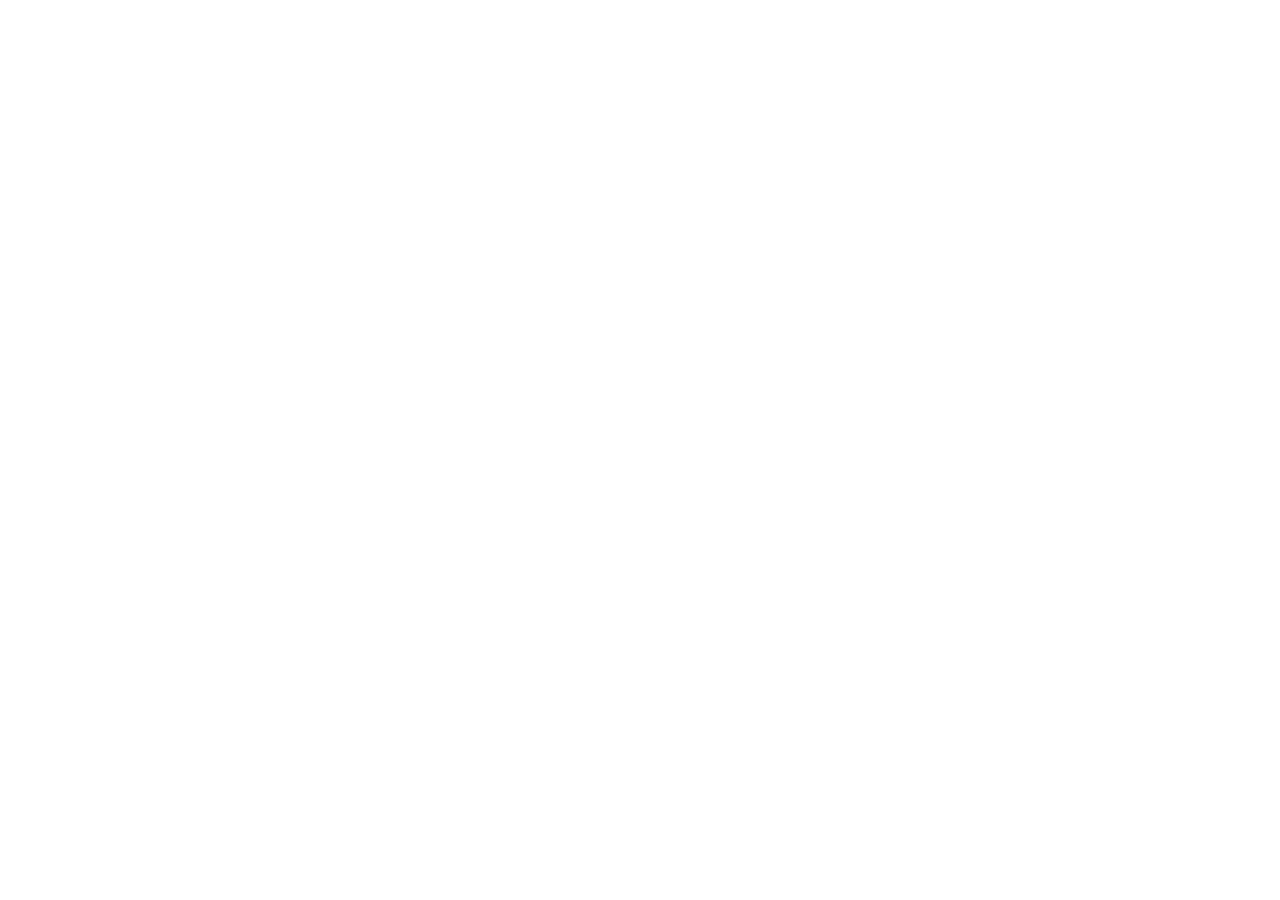
==== commit b3223ddd: "refactor: split app.js into smaller ESModules by responsibility" ====
--- a/src/templates/index.html
+++ b/src/templates/index.html
@@ -9,1215 +9,28 @@
     <link rel="preconnect" href="https://fonts.gstatic.com" crossorigin>
     <link href="https://fonts.googleapis.com/css2?family=Inter:wght@300;400;500;600;700&family=Noto+Sans+JP:wght@300;400;500;700&family=Sawarabi+Mincho&family=Fira+Code:wght@400;500&display=swap" rel="stylesheet">
     
-    <style>
-        :root {
-            --bg-color: #0f172a;
-            --panel-bg: #1e293b;
-            --sidebar-bg: #0b0f19;
-            --border-color: #334155;
-            --text-main: #f1f5f9;
-            --text-muted: #94a3b8;
-            --accent-color: #6366f1;
-            --accent-hover: #4f46e5;
-            
-            --severity-high: #ef4444;
-            --severity-medium: #f97316;
-            --severity-low: #3b82f6;
-            --severity-info: #64748b;
-            
-            --logic-color: #a855f7;
-            --style-color: #0d9488;
-        }
-
-        * {
-            box-sizing: border-box;
-            margin: 0;
-            padding: 0;
-        }
-
-        body {
-            font-family: 'Inter', 'Noto Sans JP', sans-serif;
-            background-color: var(--bg-color);
-            color: var(--text-main);
-            height: 100vh;
-            display: flex;
-            overflow: hidden;
-        }
-
-        /* Sidebar Navigation */
-        aside {
-            width: 260px;
-            background-color: var(--sidebar-bg);
-            border-right: 1px solid var(--border-color);
-            display: flex;
-            flex-direction: column;
-            justify-content: space-between;
-            flex-shrink: 0;
-        }
-
-        .brand {
-            padding: 24px;
-            border-bottom: 1px solid var(--border-color);
-        }
-
-        .brand h1 {
-            font-size: 1.25rem;
-            font-weight: 800;
-            background: linear-gradient(135deg, #a5b4fc, #818cf8);
-            -webkit-background-clip: text;
-            -webkit-text-fill-color: transparent;
-            letter-spacing: 0.05em;
-        }
-
-        .brand p {
-            font-size: 0.75rem;
-            color: var(--text-muted);
-            margin-top: 4px;
-        }
-
-        .nav-links {
-            list-style: none;
-            padding: 16px 12px;
-            display: flex;
-            flex-direction: column;
-            gap: 6px;
-            flex: 1;
-        }
-
-        .nav-item {
-            display: flex;
-            align-items: center;
-            gap: 12px;
-            padding: 12px 16px;
-            color: var(--text-muted);
-            text-decoration: none;
-            border-radius: 8px;
-            font-size: 0.9rem;
-            font-weight: 500;
-            cursor: pointer;
-            transition: all 0.2s ease;
-        }
-
-        .nav-item:hover {
-            color: var(--text-main);
-            background-color: rgba(255, 255, 255, 0.03);
-        }
-
-        .nav-item.active {
-            color: #ffffff;
-            background-color: rgba(99, 102, 241, 0.15);
-            box-shadow: inset 3px 0 0 var(--accent-color);
-        }
-
-        .sidebar-footer {
-            padding: 16px 24px;
-            border-top: 1px solid var(--border-color);
-            font-size: 0.75rem;
-            color: var(--text-muted);
-            display: flex;
-            justify-content: space-between;
-            align-items: center;
-        }
-
-        /* Main Content Container */
-        main {
-            flex: 1;
-            display: flex;
-            flex-direction: column;
-            overflow: hidden;
-            position: relative;
-        }
-
-        /* Views (Tabs) */
-        .view-content {
-            display: none;
-            flex: 1;
-            flex-direction: column;
-            overflow: hidden;
-            padding: 32px;
-        }
-
-        .view-content.active {
-            display: flex;
-        }
-
-        /* Scrollable inside views */
-        .scrollable-view {
-            flex: 1;
-            overflow-y: auto;
-            display: flex;
-            flex-direction: column;
-            gap: 24px;
-            max-width: 1200px;
-            width: 100%;
-            margin: 0 auto;
-        }
-
-        .view-title-area {
-            margin-bottom: 8px;
-        }
-
-        .view-title-area h2 {
-            font-size: 1.75rem;
-            font-weight: 700;
-            color: var(--text-main);
-        }
-
-        .view-title-area p {
-            color: var(--text-muted);
-            font-size: 0.9rem;
-            margin-top: 4px;
-        }
-
-        /* Cards & Grid */
-        .grid-2 {
-            display: grid;
-            grid-template-columns: 1fr 1fr;
-            gap: 24px;
-        }
-
-        .card {
-            background-color: var(--panel-bg);
-            border: 1px solid var(--border-color);
-            border-radius: 12px;
-            padding: 24px;
-            display: flex;
-            flex-direction: column;
-            gap: 16px;
-            box-shadow: 0 4px 6px -1px rgba(0, 0, 0, 0.1);
-        }
-
-        .card h3 {
-            font-size: 1.1rem;
-            font-weight: 600;
-            border-bottom: 1px solid var(--border-color);
-            padding-bottom: 10px;
-        }
-
-        /* Dashboard Table */
-        table {
-            width: 100%;
-            border-collapse: collapse;
-            font-size: 0.9rem;
-        }
-
-        th, td {
-            text-align: left;
-            padding: 12px 16px;
-            border-bottom: 1px solid var(--border-color);
-        }
-
-        th {
-            color: var(--text-muted);
-            font-weight: 600;
-            background-color: rgba(255, 255, 255, 0.01);
-        }
-
-        tr:hover td {
-            background-color: rgba(255, 255, 255, 0.02);
-        }
-
-        /* Terminal Console component */
-        .console-container {
-            display: flex;
-            flex-direction: column;
-            background-color: #05070c;
-            border: 1px solid var(--border-color);
-            border-radius: 8px;
-            overflow: hidden;
-            font-family: 'Fira Code', monospace;
-            font-size: 0.85rem;
-        }
-
-        .console-header {
-            background-color: #0b0f19;
-            padding: 8px 16px;
-            border-bottom: 1px solid var(--border-color);
-            display: flex;
-            justify-content: space-between;
-            color: var(--text-muted);
-            font-size: 0.75rem;
-        }
-
-        .console-log {
-            padding: 16px;
-            height: 300px;
-            overflow-y: auto;
-            white-space: pre-wrap;
-            word-break: break-all;
-            color: #10b981; /* Emerald/Green text for code look */
-            line-height: 1.5;
-        }
-
-        /* Buttons & Forms */
-        .form-group {
-            display: flex;
-            flex-direction: column;
-            gap: 8px;
-        }
-
-        .form-group label {
-            font-size: 0.85rem;
-            font-weight: 600;
-            color: var(--text-muted);
-        }
-
-        input[type="text"], select, textarea {
-            background-color: #0b0f19;
-            border: 1px solid var(--border-color);
-            border-radius: 8px;
-            padding: 10px 14px;
-            color: var(--text-main);
-            font-family: inherit;
-            font-size: 0.9rem;
-            width: 100%;
-            transition: border-color 0.2s ease;
-        }
-
-        input[type="text"]:focus, select:focus, textarea:focus {
-            outline: none;
-            border-color: var(--accent-color);
-        }
-
-        button {
-            font-family: inherit;
-            font-size: 0.9rem;
-            font-weight: 600;
-            padding: 10px 20px;
-            border-radius: 8px;
-            border: none;
-            cursor: pointer;
-            transition: all 0.2s ease;
-            display: inline-flex;
-            align-items: center;
-            justify-content: center;
-            gap: 8px;
-        }
-
-        .btn-primary {
-            background-color: var(--accent-color);
-            color: #ffffff;
-            box-shadow: 0 4px 12px rgba(99, 102, 241, 0.2);
-        }
-
-        .btn-primary:hover:not(:disabled) {
-            background-color: var(--accent-hover);
-            transform: translateY(-1px);
-        }
-
-        .btn-primary:disabled {
-            opacity: 0.5;
-            cursor: not-allowed;
-        }
-
-        .btn-secondary {
-            background-color: transparent;
-            color: var(--text-main);
-            border: 1px solid var(--border-color);
-        }
-
-        .btn-secondary:hover {
-            background-color: rgba(255, 255, 255, 0.05);
-        }
-
-        .btn-sm {
-            padding: 6px 12px;
-            font-size: 0.8rem;
-            border-radius: 6px;
-        }
-
-        /* Badges */
-        .badge {
-            font-size: 0.75rem;
-            font-weight: 600;
-            padding: 2px 8px;
-            border-radius: 12px;
-            display: inline-block;
-        }
-
-        .badge-success { background-color: rgba(16, 185, 129, 0.15); color: #34d399; }
-        .badge-warning { background-color: rgba(245, 158, 11, 0.15); color: #fbbf24; }
-
-        /* VIEW 4: Review Editor (Full screen split) - Special styling */
-        #view-editor {
-            padding: 0;
-            flex-direction: column;
-        }
-
-        .editor-header {
-            background-color: rgba(30, 41, 59, 0.7);
-            backdrop-filter: blur(12px);
-            border-bottom: 1px solid var(--border-color);
-            padding: 12px 24px;
-            display: flex;
-            justify-content: space-between;
-            align-items: center;
-            z-index: 10;
-        }
-
-        .editor-container {
-            display: flex;
-            flex: 1;
-            overflow: hidden;
-        }
-
-        /* Re-use original classes with exact matches */
-        .novel-panel { flex: 3; border-right: 1px solid var(--border-color); background-color: #0b0f19; display: flex; flex-direction: column; height: 100%; overflow: hidden; }
-        .novel-content { flex: 1; overflow-y: auto; padding: 24px; font-family: 'Sawarabi Mincho', serif; font-size: 1.05rem; line-height: 2.0; color: #e2e8f0; }
-        .novel-line-wrapper { display: flex; position: relative; padding: 2px 0 2px 48px; border-radius: 4px; transition: background-color 0.2s; }
-        .novel-line-wrapper:hover { background-color: rgba(255, 255, 255, 0.02); }
-        .novel-line-number { position: absolute; left: 0; width: 40px; text-align: right; color: #475569; font-family: 'Inter', sans-serif; font-size: 0.8rem; user-select: none; padding-right: 8px; }
-        .novel-line-text { word-break: break-all; white-space: pre-wrap; }
-        .novel-line-wrapper.has-finding { cursor: pointer; }
-        .novel-line-wrapper.has-finding .novel-line-text { text-decoration: underline dotted #6366f1 2px; text-underline-offset: 4px; }
-        .novel-line-wrapper.has-finding.finding-logic .novel-line-text { text-decoration-color: var(--logic-color); }
-        .novel-line-wrapper.has-finding.finding-style .novel-line-text { text-decoration-color: var(--style-color); }
-        .novel-line-wrapper.highlight { background-color: rgba(99, 102, 241, 0.15) !important; box-shadow: inset 3px 0 0 var(--accent-color); }
-        .novel-line-wrapper.highlight.finding-logic { background-color: rgba(168, 85, 247, 0.15) !important; box-shadow: inset 3px 0 0 var(--logic-color); }
-        .novel-line-wrapper.highlight.finding-style { background-color: rgba(13, 148, 136, 0.15) !important; box-shadow: inset 3px 0 0 var(--style-color); }
-
-        .findings-panel { flex: 2; background-color: var(--panel-bg); display: flex; flex-direction: column; height: 100%; overflow: hidden; min-width: 400px; }
-        .filter-bar { display: flex; gap: 8px; padding: 8px 20px; border-bottom: 1px solid var(--border-color); background-color: rgba(15, 23, 42, 0.2); overflow-x: auto; }
-        .filter-btn { font-size: 0.75rem; padding: 4px 10px; border-radius: 12px; background-color: rgba(51, 65, 85, 0.3); border: 1px solid var(--border-color); color: var(--text-muted); cursor: pointer; }
-        .filter-btn.active { background-color: var(--accent-color); border-color: var(--accent-color); color: #ffffff; }
-        .findings-list { flex: 1; overflow-y: auto; padding: 20px; display: flex; flex-direction: column; gap: 16px; }
-
-        .finding-card { background-color: rgba(15, 23, 42, 0.4); border: 1px solid var(--border-color); border-radius: 12px; padding: 16px; transition: all 0.2s; position: relative; overflow: hidden; display: flex; flex-direction: column; gap: 10px; cursor: pointer; flex-shrink: 0; }
-        .finding-card::before { content: ''; position: absolute; top: 0; left: 0; bottom: 0; width: 4px; background-color: var(--severity-low); }
-        .finding-card.logic::before { background-color: var(--logic-color); }
-        .finding-card.style::before { background-color: var(--style-color); }
-        .finding-card.active { border-color: var(--accent-color); background-color: rgba(99, 102, 241, 0.05); }
-
-        .card-header { display: flex; justify-content: space-between; align-items: flex-start; }
-        .card-meta { display: flex; align-items: center; gap: 8px; flex-wrap: wrap; }
-        .badge-id { background-color: rgba(255, 255, 255, 0.1); color: var(--text-main); }
-        .badge-category { background-color: rgba(99, 102, 241, 0.15); color: #a5b4fc; }
-        .badge-category.logic { background-color: rgba(168, 85, 247, 0.15); color: #d8b4fe; }
-        .badge-category.style { background-color: rgba(13, 148, 136, 0.15); color: #99f6e4; }
-        .badge-severity { color: #ffffff; }
-        .badge-severity.high { background-color: var(--severity-high); }
-        .badge-severity.medium { background-color: var(--severity-medium); }
-        .badge-severity.low { background-color: var(--severity-low); }
-        .badge-severity.info { background-color: var(--severity-info); }
-        .card-location { font-size: 0.8rem; color: var(--text-muted); font-weight: 500; }
-
-        .toggle-container { display: flex; align-items: center; gap: 8px; }
-        .toggle-label { font-size: 0.75rem; font-weight: 600; color: var(--text-muted); }
-        .toggle-switch { position: relative; display: inline-block; width: 44px; height: 22px; }
-        .toggle-switch input { opacity: 0; width: 0; height: 0; }
-        .slider { position: absolute; cursor: pointer; top: 0; left: 0; right: 0; bottom: 0; background-color: #334155; transition: .3s; border-radius: 34px; border: 1px solid var(--border-color); }
-        .slider:before { position: absolute; content: ""; height: 14px; width: 14px; left: 3px; bottom: 3px; background-color: white; transition: .3s; border-radius: 50%; }
-        input:checked + .slider { background-color: var(--accent-color); border-color: var(--accent-color); }
-        input:checked + .slider:before { transform: translateX(22px); }
-
-        .card-field { font-size: 0.85rem; }
-        .field-label { font-weight: 700; color: var(--text-muted); margin-bottom: 2px; font-size: 0.75rem; text-transform: uppercase; }
-        .original-text { background-color: rgba(239, 68, 68, 0.08); border-left: 2px solid var(--severity-high); padding: 6px 10px; border-radius: 0 6px 6px 0; font-family: 'Sawarabi Mincho', serif; margin-top: 4px; }
-        .suggestion-text { background-color: rgba(16, 185, 129, 0.08); border-left: 2px solid #10b981; padding: 6px 10px; border-radius: 0 6px 6px 0; font-family: 'Sawarabi Mincho', serif; margin-top: 4px; }
-        .analysis-text { color: #cbd5e1; font-style: italic; }
-
-        /* Modal & Toast */
-        .modal-overlay { position: fixed; top: 0; left: 0; right: 0; bottom: 0; background-color: rgba(0, 0, 0, 0.8); display: flex; justify-content: center; align-items: center; z-index: 100; opacity: 0; pointer-events: none; transition: opacity 0.3s; backdrop-filter: blur(4px); }
-        .modal-overlay.active { opacity: 1; pointer-events: auto; }
-        .modal { background-color: var(--panel-bg); border: 1px solid var(--border-color); border-radius: 16px; padding: 28px; max-width: 480px; width: 90%; box-shadow: 0 20px 25px -5px rgba(0, 0, 0, 0.5); text-align: center; }
-        .modal h3 { font-size: 1.3rem; margin-bottom: 12px; }
-        .modal p { color: var(--text-muted); font-size: 0.95rem; line-height: 1.6; margin-bottom: 24px; }
-        .modal-buttons { display: flex; justify-content: center; gap: 12px; }
-        
-        .toast { position: fixed; bottom: 24px; right: 24px; background-color: rgba(30, 41, 59, 0.9); border: 1px solid var(--border-color); border-radius: 8px; padding: 12px 20px; color: var(--text-main); box-shadow: 0 10px 15px -3px rgba(0, 0, 0, 0.3); z-index: 200; transform: translateY(100px); opacity: 0; transition: all 0.3s; }
-        .toast.show { transform: translateY(0); opacity: 1; }
-    </style>
+    <!-- External CSS stylesheet -->
+    <link rel="stylesheet" href="/static/css/style.css">
 </head>
 <body>
 
-    <!-- Sidebar Navigation -->
-    <aside>
-        <div class="brand">
-            <h1>Novel Studio</h1>
-            <p>AI Writing & Review Platform</p>
-        </div>
-        <ul class="nav-links">
-            <li><a class="nav-item active" onclick="switchView('dashboard')">📊 ダッシュボード</a></li>
-            <li><a class="nav-item" onclick="switchView('sync')">🔄 設定資料同期</a></li>
-            <li><a class="nav-item" onclick="switchView('write')">✍️ AI小説執筆</a></li>
-            <li><a class="nav-item" onclick="switchView('review')">🔍 レビュー実行</a></li>
-            <li><a class="nav-item" id="nav-editor-link" onclick="switchView('editor')">📝 校閲・反映</a></li>
-        </ul>
-        <div class="sidebar-footer">
-            <span>Editor-AI v1.1</span>
-            <button class="btn-secondary btn-sm" onclick="shutdownServerGlobal()">終了</button>
-        </div>
-    </aside>
+    <!-- Sidebar Component -->
+    <!--#include file="components/sidebar.html"-->
 
     <!-- Main Content Area -->
     <main>
-        
-        <!-- VIEW 1: Dashboard -->
-        <div class="view-content active" id="view-dashboard">
-            <div class="scrollable-view">
-                <div class="view-title-area">
-                    <h2>ダッシュボード</h2>
-                    <p>執筆済みドラフトの管理、新規執筆、校閲ステータスの一覧。</p>
-                </div>
-                
-                <div class="card">
-                    <h3>小説ドラフト一覧</h3>
-                    <div style="overflow-x: auto;">
-                        <table id="novels-table">
-                            <thead>
-                                <tr>
-                                    <th>ファイル名</th>
-                                    <th>サイズ</th>
-                                    <th>最終更新日</th>
-                                    <th>校閲指摘</th>
-                                    <th>アクション</th>
-                                </tr>
-                            </thead>
-                            <tbody>
-                                <!-- Populate via API -->
-                                <tr>
-                                    <td colspan="5" style="text-align: center; color: var(--text-muted)">読み込み中...</td>
-                                </tr>
-                            </tbody>
-                        </table>
-                    </div>
-                </div>
-
-                <div class="grid-2">
-                    <div class="card">
-                        <h3>Google Drive 同期状況</h3>
-                        <div id="drive-sync-status-area" style="font-size: 0.9rem; color: var(--text-muted); display:flex; flex-direction:column; gap:10px;">
-                            <!-- Populate via API -->
-                            読み込み中...
-                        </div>
-                        <button class="btn-secondary btn-sm" onclick="switchView('sync')">同期画面へ</button>
-                    </div>
-                    <div class="card">
-                        <h3>クイックAI執筆</h3>
-                        <p style="font-size: 0.85rem; color: var(--text-muted);">
-                            プロットに沿ったエピソードのドラフトを自動生成します。
-                        </p>
-                        <button class="btn-primary btn-sm" onclick="switchView('write')">執筆画面へ</button>
-                    </div>
-                </div>
-            </div>
-        </div>
-
-        <!-- VIEW 2: Google Drive Sync -->
-        <div class="view-content" id="view-sync">
-            <div class="scrollable-view">
-                <div class="view-title-area">
-                    <h2>設定資料同期</h2>
-                    <p>Google Driveに保管された最新の設定資料集、キャラクター概要、プロットをローカルへ同期します。</p>
-                </div>
-
-                <div class="card">
-                    <h3>同期の実行</h3>
-                    <p style="font-size: 0.9rem; color: var(--text-muted)">
-                        スキル実行前の自動同期は無効化されています。設定資料を更新した場合は、ここから明示的に同期を実行してください。
-                    </p>
-                    <div>
-                        <button class="btn-primary" id="btn-run-sync" onclick="runDriveSync()">
-                            🔄 同期処理を開始する
-                        </button>
-                    </div>
-                </div>
-
-                <div class="console-container">
-                    <div class="console-header">
-                        <span>Terminal Log Stream</span>
-                        <span id="sync-console-status">READY</span>
-                    </div>
-                    <div class="console-log" id="sync-console-log">--- 待機中 ---</div>
-                </div>
-            </div>
-        </div>
-
-        <!-- VIEW 3: AI Writing -->
-        <div class="view-content" id="view-write">
-            <div class="scrollable-view">
-                <div class="view-title-area">
-                    <h2>AI小説執筆</h2>
-                    <p>「重天の調律師」のプロットに基づき、指定された話のエピソードをAIに自動執筆させます。</p>
-                </div>
-
-                <div class="grid-2">
-                    <div class="card">
-                        <h3>執筆パラメーター設定</h3>
-                        <div class="form-group">
-                            <label for="write-episode">執筆する話 (例: 第1話、第2話)</label>
-                            <input type="text" id="write-episode" placeholder="第1話">
-                        </div>
-                        <p style="font-size: 0.8rem; color: var(--text-muted);">
-                            ※プロット（04_1_第1幕プロット*.txt）に存在するエピソード名を正確に入力してください。
-                        </p>
-                        <div>
-                            <button class="btn-primary" id="btn-run-write" onclick="runAiWriting()">
-                                ✍️ 執筆を開始する
-                            </button>
-                        </div>
-                    </div>
-                    <div class="card">
-                        <h3>執筆プロセスの特徴</h3>
-                        <ul style="font-size: 0.85rem; color: var(--text-muted); padding-left: 20px; display:flex; flex-direction:column; gap:8px;">
-                            <li>最新の設定資料集・キャラクター概要をコンテキストに含めます。</li>
-                            <li>「執筆ポリシー」に基づいたルビや文体のリズムを自動的に再現します。</li>
-                            <li>成果物は <code>novels/</code> フォルダに自動保存されます。</li>
-                        </ul>
-                    </div>
-                </div>
-
-                <div class="console-container">
-                    <div class="console-header">
-                        <span>AI Generation Stream</span>
-                        <span id="write-console-status">READY</span>
-                    </div>
-                    <div class="console-log" id="write-console-log">--- 待機中 ---</div>
-                </div>
-            </div>
-        </div>
-
-        <!-- VIEW 4: Review Pipeline -->
-        <div class="view-content" id="view-review">
-            <div class="scrollable-view">
-                <div class="view-title-area">
-                    <h2>並列レビュー実行</h2>
-                    <p>設定監査と文芸表現の並列チェック、および編集長AIによる競合解消パイプラインを実行します。</p>
-                </div>
-
-                <div class="card">
-                    <h3>レビューの実行設定</h3>
-                    <div class="form-group">
-                        <label for="review-file-select">校閲対象のドラフトファイル</label>
-                        <select id="review-file-select">
-                            <!-- Populated via API -->
-                        </select>
-                    </div>
-                    <div>
-                        <button class="btn-primary" id="btn-run-review" onclick="runReviewPipeline()">
-                            🔍 レビューパイプラインを実行
-                        </button>
-                    </div>
-                </div>
-
-                <div class="console-container">
-                    <div class="console-header">
-                        <span>Review Pipeline Console</span>
-                        <span id="review-console-status">READY</span>
-                    </div>
-                    <div class="console-log" id="review-console-log">--- 待機中 ---</div>
-                </div>
-                
-                <div id="review-complete-actions" style="display:none; text-align:center;">
-                    <button class="btn-primary" style="background-color: #10b981;" onclick="goToEditorFromReview()">
-                        📝 レビュー完了！校閲・反映画面へ進む
-                    </button>
-                </div>
-            </div>
-        </div>
-
-        <!-- VIEW 5: Review Editor (Merged from original implementation) -->
-        <div class="view-content" id="view-editor">
-            <!-- Header for Editor -->
-            <div class="editor-header">
-                <div>
-                    <h3 id="novel-title" style="font-size:1.15rem; font-weight:700;">Novel Review Editor</h3>
-                    <p id="novel-subtitle" style="font-size:0.8rem; color:var(--text-muted)">校閲指摘の精査・反映</p>
-                </div>
-                <div style="display:flex; align-items:center; gap:16px;">
-                    <div class="stats-counter">
-                        採用: <span id="accepted-count">0</span> / <span id="total-count">0</span> 件
-                    </div>
-                    <button class="btn-primary btn-sm" onclick="confirmApply()">小説へ反映して終了</button>
-                </div>
-            </div>
-
-            <!-- Editor split layout -->
-            <div class="editor-container">
-                <!-- Left Panel: Novel Draft -->
-                <div class="panel novel-panel">
-                    <div class="panel-header">
-                        <h2 id="filename-display">01_formatted.txt</h2>
-                        <div style="font-size: 0.75rem; color: var(--text-muted);">
-                            ※ 下線の行をクリックすると指摘に移動します
-                        </div>
-                    </div>
-                    <div class="novel-content" id="novel-content">
-                        <div style="text-align: center; color: var(--text-muted); padding-top: 60px;">
-                            ダッシュボードで小説を選択し、「校閲」を押してください。
-                        </div>
-                    </div>
-                </div>
-
-                <!-- Right Panel: Findings -->
-                <div class="panel findings-panel">
-                    <div class="panel-header" style="border-bottom: none; padding-bottom: 4px;">
-                        <h2>校閲指摘一覧</h2>
-                    </div>
-                    <!-- Filter Options -->
-                    <div class="filter-bar">
-                        <button class="filter-btn active" onclick="filterCategory('all', this)">すべて</button>
-                        <button class="filter-btn" onclick="filterCategory('logic', this)">設定監査 (Logic)</button>
-                        <button class="filter-btn" onclick="filterCategory('style', this)">文芸表現 (Style)</button>
-                        <div style="width: 1px; height: 16px; background-color: var(--border-color); align-self: center; margin: 0 4px;"></div>
-                        <button class="filter-btn" onclick="filterSeverity('all', this)">全重要度</button>
-                        <button class="filter-btn" onclick="filterSeverity('high', this)">重大 (High)</button>
-                        <button class="filter-btn" onclick="filterSeverity('medium', this)">中 (Medium)</button>
-                        <button class="filter-btn" onclick="filterSeverity('low', this)">軽微 (Low)</button>
-                    </div>
-                    <div class="findings-list" id="findings-list">
-                        <!-- Cards populated dynamically -->
-                    </div>
-                </div>
-            </div>
-        </div>
-
+        <!-- View Components -->
+        <!--#include file="views/dashboard.html"-->
+        <!--#include file="views/sync.html"-->
+        <!--#include file="views/write.html"-->
+        <!--#include file="views/review.html"-->
+        <!--#include file="views/editor.html"-->
     </main>
 
-    <!-- Confirm Apply Modal -->
-    <div class="modal-overlay" id="apply-modal">
-        <div class="modal">
-            <h3>変更を小説に反映しますか？</h3>
-            <p>採用マークした指摘事項を小説テキストに適用し、この編集サーバーを終了します。適用前にバックアップファイルが自動的に作成されます。</p>
-            <div class="modal-buttons">
-                <button class="btn-secondary" onclick="closeModal('apply-modal')">キャンセル</button>
-                <button class="btn-primary" onclick="executeApply()">反映を実行</button>
-            </div>
-        </div>
-    </div>
+    <!-- Modal and Toast Components -->
+    <!--#include file="components/modals.html"-->
 
-    <!-- Confirm Global Shutdown Modal -->
-    <div class="modal-overlay" id="shutdown-global-modal">
-        <div class="modal">
-            <h3>Novel Studio を終了しますか？</h3>
-            <p>サーバーをシャットダウンし、ブラウザセッションを終了します。保存された採用マーク情報はYAMLファイルに残ります。</p>
-            <div class="modal-buttons">
-                <button class="btn-secondary" onclick="closeModal('shutdown-global-modal')">キャンセル</button>
-                <button class="btn-primary" style="background-color: var(--severity-high);" onclick="executeGlobalShutdown()">終了する</button>
-            </div>
-        </div>
-    </div>
-
-    <div class="toast" id="toast">保存しました</div>
-
-    <script>
-        let novelLines = [];
-        let findings = [];
-        let activeCategoryFilter = 'all';
-        let activeSeverityFilter = 'all';
-        let activeHighlightLine = null;
-        
-        let selectedNovelFile = "";
-
-        // Switch Tabs/Views
-        function switchView(viewId) {
-            document.querySelectorAll('.view-content').forEach(v => v.classList.remove('active'));
-            document.querySelectorAll('.nav-item').forEach(i => i.classList.remove('active'));
-            
-            document.getElementById(`view-${viewId}`).classList.add('active');
-            
-            // Highlight nav link
-            const navLink = Array.from(document.querySelectorAll('.nav-item')).find(item => item.textContent.includes(
-                viewId === 'dashboard' ? 'ダッシュボード' :
-                viewId === 'sync' ? '設定資料同期' :
-                viewId === 'write' ? 'AI小説執筆' :
-                viewId === 'review' ? 'レビュー実行' : '校閲'
-            ));
-            if (navLink) navLink.classList.add('active');
-
-            // Hook for loading dashboards
-            if (viewId === 'dashboard') {
-                loadDashboardData();
-            }
-        }
-
-        // Parse line number from location
-        function parseLineNumber(locationStr) {
-            if (!locationStr) return null;
-            const match = String(locationStr).match(/(\d+)/);
-            return match ? parseInt(match[0], 10) : null;
-        }
-
-        // Fetch Dashboard Data
-        async function loadDashboardData() {
-            try {
-                // Load novels
-                const response = await fetch('/api/novels');
-                const data = await response.json();
-                
-                const tableBody = document.querySelector('#novels-table tbody');
-                tableBody.innerHTML = '';
-                
-                const reviewSelect = document.getElementById('review-file-select');
-                reviewSelect.innerHTML = '';
-
-                if (data.novels.length === 0) {
-                    tableBody.innerHTML = `<tr><td colspan="5" style="text-align: center; color: var(--text-muted)">小説が見つかりません。novels/ フォルダを確認してください。</td></tr>`;
-                } else {
-                    data.novels.forEach(n => {
-                        const tr = document.createElement('tr');
-                        
-                        const badgeHtml = n.has_findings 
-                            ? `<span class="badge badge-success">指摘あり</span>` 
-                            : `<span class="badge badge-warning" style="background-color:rgba(255,255,255,0.03); color:var(--text-muted)">未校閲</span>`;
-                        
-                        const actionsHtml = n.has_findings
-                            ? `<button class="btn-primary btn-sm btn-sm" onclick="selectAndEditNovel('${n.name}')">📝 校閲する</button>`
-                            : `<button class="btn-secondary btn-sm" onclick="selectAndReviewNovel('${n.name}')">🔍 レビュー実行</button>`;
-
-                        tr.innerHTML = `
-                            <td style="font-weight: 500;">${n.name}</td>
-                            <td>${(n.size / 1024).toFixed(1)} KB</td>
-                            <td style="color:var(--text-muted); font-size:0.8rem;">${n.last_modified}</td>
-                            <td>${badgeHtml}</td>
-                            <td>${actionsHtml}</td>
-                        `;
-                        tableBody.appendChild(tr);
-
-                        // Populate select in review view
-                        const opt = document.createElement('option');
-                        opt.value = n.name;
-                        opt.textContent = n.name;
-                        reviewSelect.appendChild(opt);
-                    });
-                }
-
-                // Load Sync Status
-                const syncResponse = await fetch('/api/sync/status');
-                const syncData = await syncResponse.json();
-                const statusArea = document.getElementById('drive-sync-status-area');
-                statusArea.innerHTML = '';
-
-                if (syncData.sources.length === 0) {
-                    statusArea.innerHTML = '<li>同期された設定資料はありません。</li>';
-                } else {
-                    syncData.sources.forEach(s => {
-                        const li = document.createElement('div');
-                        li.style.display = 'flex';
-                        li.style.justifyContent = 'space-between';
-                        li.innerHTML = `
-                            <span>${s.name}</span>
-                            <span style="font-size:0.8rem; color:var(--text-muted);">${s.last_updated}</span>
-                        `;
-                        statusArea.appendChild(li);
-                    });
-                }
-
-            } catch (err) {
-                console.error(err);
-            }
-        }
-
-        // Action: Select novel and switch to editor
-        async function selectAndEditNovel(novelName) {
-            try {
-                const res = await fetch('/api/select', {
-                    method: 'POST',
-                    headers: { 'Content-Type': 'application/json' },
-                    body: JSON.stringify({ novel_name: novelName })
-                });
-                const data = await res.json();
-                if (data.status === 'success') {
-                    selectedNovelFile = novelName;
-                    // Load Editor Data
-                    await loadEditorData();
-                    switchView('editor');
-                }
-            } catch (err) {
-                console.error(err);
-                alert('ファイルの選択に失敗しました。');
-            }
-        }
-
-        // Action: Select novel and switch to review view
-        function selectAndReviewNovel(novelName) {
-            switchView('review');
-            document.getElementById('review-file-select').value = novelName;
-        }
-
-        // Streaming Execution Log Helper using EventSource
-        function startEventStream(url, consoleId, statusId, onComplete = null) {
-            const consoleEl = document.getElementById(consoleId);
-            const statusEl = document.getElementById(statusId);
-            
-            consoleEl.textContent = '--- プロセスを開始します ---\n';
-            statusEl.textContent = 'RUNNING';
-            statusEl.style.color = '#fbbf24'; // Amber
-
-            const eventSource = new EventSource(url);
-
-            eventSource.onmessage = function(event) {
-                if (event.data.includes('[PROCESS_EXITED]')) {
-                    const code = event.data.split('code=')[1] || '0';
-                    consoleEl.textContent += `\n--- プロセスが終了しました (終了コード: ${code}) ---\n`;
-                    statusEl.textContent = code === '0' ? 'COMPLETED' : 'FAILED';
-                    statusEl.style.color = code === '0' ? '#34d399' : '#f87171';
-                    eventSource.close();
-                    if (onComplete) onComplete(code === '0');
-                    return;
-                }
-                consoleEl.textContent += event.data + '\n';
-                consoleEl.scrollTop = consoleEl.scrollHeight; // Auto scroll
-            };
-
-            eventSource.onerror = function(err) {
-                consoleEl.textContent += '\n[ERROR] 接続エラーまたはサーバーが切断されました。\n';
-                statusEl.textContent = 'CONNECTION ERROR';
-                statusEl.style.color = '#f87171';
-                eventSource.close();
-            };
-        }
-
-        // Trigger Google Drive Sync
-        function runDriveSync() {
-            const btn = document.getElementById('btn-run-sync');
-            btn.disabled = true;
-
-            startEventStream('/api/stream/sync', 'sync-console-log', 'sync-console-status', (success) => {
-                btn.disabled = false;
-                if (success) {
-                    showToast('同期が正常に完了しました');
-                    loadDashboardData();
-                } else {
-                    showToast('同期中にエラーが発生しました');
-                }
-            });
-        }
-
-        // Trigger AI Novel Writing
-        function runAiWriting() {
-            const epInput = document.getElementById('write-episode').value.trim();
-            if (!epInput) {
-                alert('執筆する話を入力してください (例: 第1話)');
-                return;
-            }
-
-            const btn = document.getElementById('btn-run-write');
-            btn.disabled = true;
-
-            const url = `/api/stream/write?episode=${encodeURIComponent(epInput)}`;
-            startEventStream(url, 'write-console-log', 'write-console-status', (success) => {
-                btn.disabled = false;
-                if (success) {
-                    showToast('AI執筆が完了しました');
-                    loadDashboardData();
-                } else {
-                    showToast('執筆中にエラーが発生しました');
-                }
-            });
-        }
-
-        // Trigger Review Pipeline
-        let lastReviewedFile = "";
-        function runReviewPipeline() {
-            const selectEl = document.getElementById('review-file-select');
-            const fileName = selectEl.value;
-            if (!fileName) {
-                alert('ファイルを選択してください');
-                return;
-            }
-
-            const btn = document.getElementById('btn-run-review');
-            const actionsArea = document.getElementById('review-complete-actions');
-            btn.disabled = true;
-            actionsArea.style.display = 'none';
-
-            lastReviewedFile = fileName;
-
-            const url = `/api/stream/review?file=${encodeURIComponent(fileName)}`;
-            startEventStream(url, 'review-console-log', 'review-console-status', (success) => {
-                btn.disabled = false;
-                if (success) {
-                    showToast('レビューパイプラインが正常に完了しました');
-                    actionsArea.style.display = 'block';
-                    loadDashboardData();
-                } else {
-                    showToast('レビュー中にエラーが発生しました');
-                }
-            });
-        }
-
-        // Move to editor from review completed screen
-        function goToEditorFromReview() {
-            if (lastReviewedFile) {
-                selectAndEditNovel(lastReviewedFile);
-            }
-        }
-
-        // ================= EDITOR VIEW LOGIC (Merged) =================
-
-        // Load active editor data
-        async function loadEditorData() {
-            try {
-                const response = await fetch('/api/data');
-                if (!response.ok) throw new Error('Data fetch failed');
-                
-                const data = await response.json();
-                novelLines = data.novel_lines;
-                findings = data.findings;
-                
-                document.getElementById('filename-display').textContent = data.novel_filename;
-                
-                renderNovel();
-                renderFindings();
-                updateStats();
-            } catch (err) {
-                console.error(err);
-                alert('エディタデータの読み込みに失敗しました。');
-            }
-        }
-
-        function renderNovel() {
-            const container = document.getElementById('novel-content');
-            container.innerHTML = '';
-
-            const findingsByLine = {};
-            findings.forEach(f => {
-                const lineNo = parseLineNumber(f.location);
-                if (lineNo) {
-                    if (!findingsByLine[lineNo]) findingsByLine[lineNo] = [];
-                    findingsByLine[lineNo].push(f);
-                }
-            });
-
-            novelLines.forEach((line, index) => {
-                const lineNo = index + 1;
-                const wrapper = document.createElement('div');
-                wrapper.className = 'novel-line-wrapper';
-                wrapper.id = `novel-line-${lineNo}`;
-
-                const numSpan = document.createElement('span');
-                numSpan.className = 'novel-line-number';
-                numSpan.textContent = lineNo;
-                wrapper.appendChild(numSpan);
-
-                const textSpan = document.createElement('span');
-                textSpan.className = 'novel-line-text';
-                textSpan.textContent = line || ' ';
-                wrapper.appendChild(textSpan);
-
-                const lineFindings = findingsByLine[lineNo];
-                if (lineFindings && lineFindings.length > 0) {
-                    wrapper.classList.add('has-finding');
-                    const hasLogic = lineFindings.some(f => isLogicCategory(f.category));
-                    const hasStyle = lineFindings.some(f => !isLogicCategory(f.category));
-                    
-                    if (hasLogic && hasStyle) {
-                        wrapper.classList.add('finding-logic');
-                    } else if (hasLogic) {
-                        wrapper.classList.add('finding-logic');
-                    } else if (hasStyle) {
-                        wrapper.classList.add('finding-style');
-                    }
-
-                    wrapper.addEventListener('click', () => {
-                        highlightLine(lineNo);
-                        const cardId = `finding-card-${lineFindings[0].id}`;
-                        const cardEl = document.getElementById(cardId);
-                        if (cardEl) {
-                            cardEl.scrollIntoView({ behavior: 'smooth', block: 'center' });
-                            highlightCard(lineFindings[0].id);
-                        }
-                    });
-                }
-                container.appendChild(wrapper);
-            });
-        }
-
-        function isLogicCategory(category) {
-            const cat = String(category).toLowerCase();
-            return cat.includes('ロジック') || cat.includes('設定') || cat.includes('矛盾') || cat.includes('伏線') || cat.includes('整合性') || cat.includes('logic');
-        }
-
-        function highlightLine(lineNo) {
-            if (activeHighlightLine) {
-                const prev = document.getElementById(`novel-line-${activeHighlightLine}`);
-                if (prev) prev.classList.remove('highlight');
-            }
-            const current = document.getElementById(`novel-line-${lineNo}`);
-            if (current) {
-                current.classList.add('highlight');
-                activeHighlightLine = lineNo;
-            }
-        }
-
-        // Highlight card in right panel
-        function highlightCard(id) {
-            document.querySelectorAll('.finding-card').forEach(c => c.classList.remove('active'));
-            const current = document.getElementById(`finding-card-${id}`);
-            if (current) {
-                current.classList.add('active');
-            }
-        }
-
-        function renderFindings() {
-            const container = document.getElementById('findings-list');
-            container.innerHTML = '';
-
-            const filtered = findings.filter(f => {
-                const isLogic = isLogicCategory(f.category);
-                if (activeCategoryFilter === 'logic' && !isLogic) return false;
-                if (activeCategoryFilter === 'style' && isLogic) return false;
-                if (activeSeverityFilter !== 'all' && String(f.severity).toLowerCase() !== activeSeverityFilter) return false;
-                return true;
-            });
-
-            if (filtered.length === 0) {
-                container.innerHTML = `<div style="text-align: center; color: var(--text-muted); padding-top: 40px; font-size: 0.9rem;">該当する指摘事項はありません</div>`;
-                return;
-            }
-
-            filtered.forEach(f => {
-                const card = document.createElement('div');
-                const isLogic = isLogicCategory(f.category);
-                card.className = `finding-card ${isLogic ? 'logic' : 'style'}`;
-                card.id = `finding-card-${f.id}`;
-
-                const lineNo = parseLineNumber(f.location);
-
-                card.innerHTML = `
-                    <div class="card-header">
-                        <div class="card-meta">
-                            <span class="badge badge-id">${f.id}</span>
-                            <span class="badge badge-category ${isLogic ? 'logic' : 'style'}">${f.category}</span>
-                            <span class="badge badge-severity ${String(f.severity).toLowerCase()}">${f.severity}</span>
-                        </div>
-                        <div class="toggle-container">
-                            <span class="toggle-label">採用</span>
-                            <label class="toggle-switch">
-                                <input type="checkbox" ${f.accepted === 'y' ? 'checked' : ''} onchange="toggleAccept('${f.id}', this.checked)">
-                                <span class="slider"></span>
-                            </label>
-                        </div>
-                    </div>
-                    <div class="card-location">場所: ${f.location}</div>
-                    <div class="card-field">
-                        <div class="field-label">分析</div>
-                        <div class="field-value analysis-text">${f.analysis}</div>
-                    </div>
-                    <div class="card-field">
-                        <div class="field-label">対象テキスト</div>
-                        <div class="field-value original-text">「${f.original}」</div>
-                    </div>
-                    <div class="card-field">
-                        <div class="field-label">修正提案</div>
-                        <div class="field-value suggestion-text">${f.suggestion}</div>
-                    </div>
-                `;
-
-                card.addEventListener('click', (e) => {
-                    if (e.target.closest('.toggle-container') || e.target.closest('.toggle-switch')) return;
-                    highlightCard(f.id);
-                    if (lineNo) {
-                        const lineEl = document.getElementById(`novel-line-${lineNo}`);
-                        if (lineEl) {
-                            lineEl.scrollIntoView({ behavior: 'smooth', block: 'center' });
-                            highlightLine(lineNo);
-                        }
-                    }
-                });
-
-                container.appendChild(card);
-            });
-        }
-
-        async function toggleAccept(id, isChecked) {
-            const finding = findings.find(f => f.id === id);
-            if (finding) {
-                finding.accepted = isChecked ? 'y' : 'n';
-                updateStats();
-                await saveChanges();
-            }
-        }
-
-        function updateStats() {
-            const accepted = findings.filter(f => f.accepted === 'y').length;
-            document.getElementById('accepted-count').textContent = accepted;
-            document.getElementById('total-count').textContent = findings.length;
-        }
-
-        async function saveChanges() {
-            try {
-                await fetch('/api/save', {
-                    method: 'POST',
-                    headers: { 'Content-Type': 'application/json' },
-                    body: JSON.stringify({ findings: findings })
-                });
-                showToast('自動保存しました');
-            } catch (err) {
-                console.error(err);
-            }
-        }
-
-        function filterCategory(cat, btn) {
-            document.querySelectorAll('.filter-bar button').forEach(b => {
-                if (b.onclick.toString().includes('filterCategory')) b.classList.remove('active');
-            });
-            btn.classList.add('active');
-            activeCategoryFilter = cat;
-            renderFindings();
-        }
-
-        function filterSeverity(sev, btn) {
-            document.querySelectorAll('.filter-bar button').forEach(b => {
-                if (b.onclick.toString().includes('filterSeverity')) b.classList.remove('active');
-            });
-            btn.classList.add('active');
-            activeSeverityFilter = sev;
-            renderFindings();
-        }
-
-        // Modals & Shutdowns
-        function showModal(id) { document.getElementById(id).classList.add('active'); }
-        function closeModal(id) { document.getElementById(id).classList.remove('active'); }
-
-        function confirmApply() { showModal('apply-modal'); }
-        function confirmGlobalShutdown() { showModal('shutdown-global-modal'); }
-
-        async function executeApply() {
-            closeModal('apply-modal');
-            showToast('変更を小説に反映中...', 10000);
-            try {
-                const response = await fetch('/api/apply', { method: 'POST' });
-                if (!response.ok) throw new Error('Apply failed');
-                showToast('反映が完了しました。シャットダウンします。');
-                setTimeout(() => {
-                    window.close();
-                    document.body.innerHTML = `<div style="display:flex; justify-content:center; align-items:center; height:100vh; font-size:1.2rem; color:var(--text-muted)">反映が完了しました。ブラウザタブを閉じてください。</div>`;
-                }, 1500);
-            } catch (err) {
-                alert('反映に失敗しました。');
-                console.error(err);
-            }
-        }
-
-        function shutdownServerGlobal() {
-            confirmGlobalShutdown();
-        }
-
-        async function executeGlobalShutdown() {
-            closeModal('shutdown-global-modal');
-            try {
-                await fetch('/api/shutdown', { method: 'POST' });
-                window.close();
-                document.body.innerHTML = `<div style="display:flex; justify-content:center; align-items:center; height:100vh; font-size:1.2rem; color:var(--text-muted)">サーバーを停止しました。ブラウザタブを閉じてください。</div>`;
-            } catch (err) {
-                console.error(err);
-                window.close();
-            }
-        }
-
-        function showToast(message, duration = 1500) {
-            const toast = document.getElementById('toast');
-            toast.textContent = message;
-            toast.classList.add('show');
-            setTimeout(() => { toast.classList.remove('show'); }, duration);
-        }
-
-        // Init Load
-        window.addEventListener('DOMContentLoaded', () => {
-            loadDashboardData();
-        });
-    </script>
+    <!-- External JavaScript logic -->
+    <script type="module" src="/static/js/app.js"></script>
 </body>
 </html>
